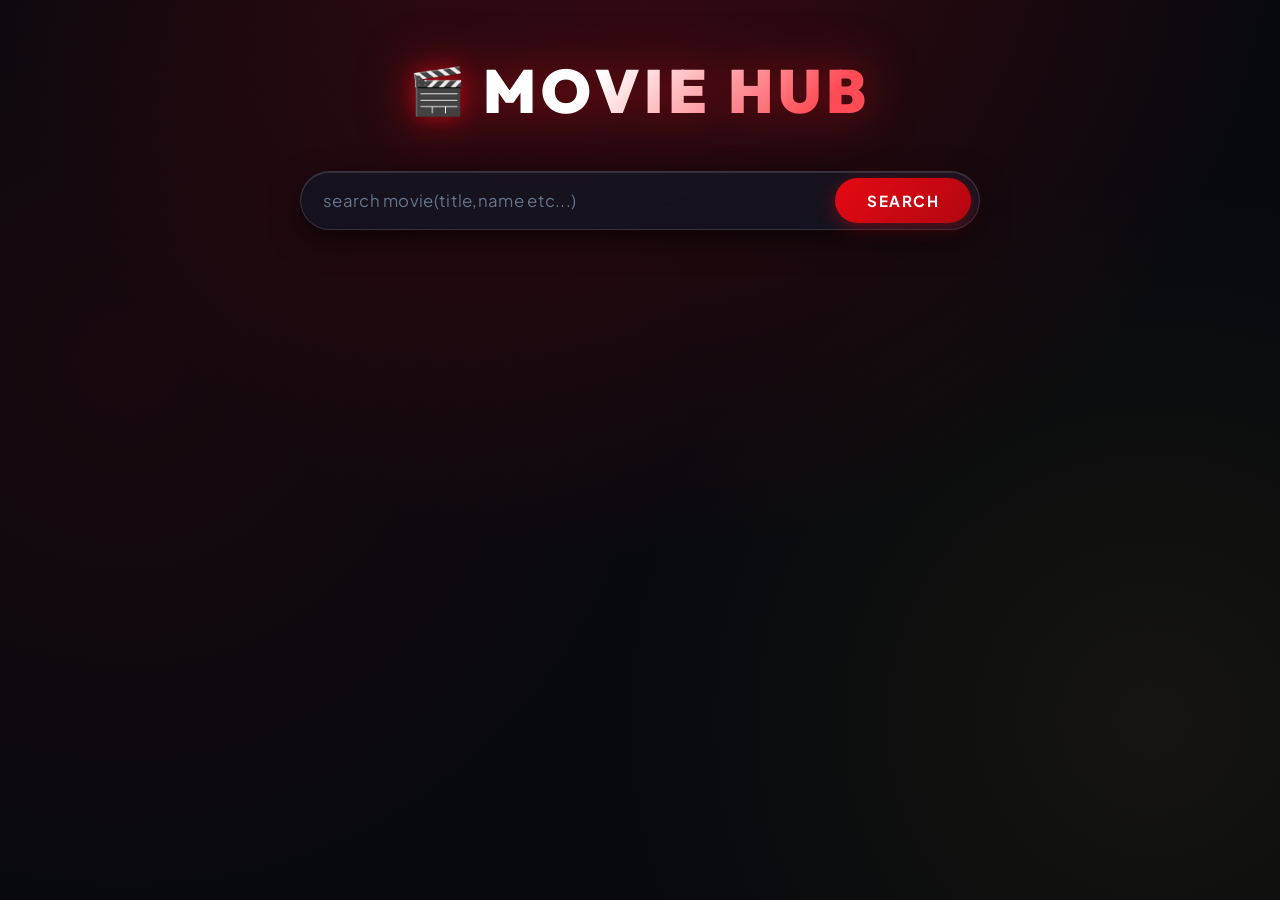
==== index.html @ 2461f73b "movie hub" ====
<!DOCTYPE html>
<html lang="en">

<head>
    <meta charset="UTF-8">
    <meta name="viewport" content="width=device-width, initial-scale=1.0">
    <title>Movie HUB</title>
    <link rel="stylesheet" href="index.css">
</head>

<body>

    <h1>movie hub</h1>
    <div>
        <form id="movieForm">
            <input id="movieInput" type="text" placeholder="search movie(title,name etc...)">
            <button> search</button>
        </form>
    </div>
    <!-- "Search": [
        {
            "Title": "Shershaah",
            "Year": "2021",
            "imdbID": "tt10295212",
            "Type": "movie",
            "Poster": "https://m.media-amazon.com/images/M/MV5BZTAzNzg0OGUtZmY1My00Y2VmLTk2YzYtNDU3MjlmNzU5ZjE3XkEyXkFqcGc@._V1_QL75_UY562_CR21,0,380,562_.jpg"
        } -->
    <div id="movieHub">
        <!-- <div>
            <div>
               
                <img src="https://m.media-amazon.com/images/M/MV5BZTAzNzg0OGUtZmY1My00Y2VmLTk2YzYtNDU3MjlmNzU5ZjE3XkEyXkFqcGc@._V1_QL75_UY562_CR21,0,380,562_.jpg"> 
            <p> Shershaah</p>
            <p>2021</p>
        </div>
            </div> -->
          <script src="movie-details.js"></script>
        <script src="index.js"></script>
      
</body>

</html>
---- index.css ----
/* ==========================================================================
   MOVIE HUB - PREMIUM CINEMATIC DESIGN SYSTEM
   ========================================================================== */

@import url('https://fonts.googleapis.com/css2?family=Bebas+Neue&family=Outfit:wght@400;500;600;700;800;900&family=Plus+Jakarta+Sans:wght@300;400;500;600;700;800&display=swap');

:root {
  /* Color Palette */
  --bg-dark: #07090e;
  --bg-surface: #0e121a;
  --bg-card: #131824;
  --bg-card-hover: #1a2133;
  --primary-red: #e50914;
  --primary-red-hover: #ff1e27;
  --primary-red-glow: rgba(229, 9, 20, 0.45);
  --accent-gold: #f5c518;
  --accent-gold-glow: rgba(245, 197, 24, 0.35);

  /* Typography Colors */
  --text-pure: #ffffff;
  --text-primary: #e6edf3;
  --text-secondary: #94a3b8;
  --text-muted: #64748b;

  /* Glassmorphism & Borders */
  --border-subtle: rgba(255, 255, 255, 0.08);
  --border-glass: rgba(255, 255, 255, 0.14);
  --border-active: rgba(229, 9, 20, 0.6);
  --glass-bg: rgba(18, 24, 38, 0.7);

  /* Elevation & Shadows */
  --shadow-sm: 0 4px 12px rgba(0, 0, 0, 0.4);
  --shadow-md: 0 10px 30px rgba(0, 0, 0, 0.6);
  --shadow-glow: 0 12px 35px rgba(229, 9, 20, 0.28);
  --shadow-gold-glow: 0 6px 20px rgba(245, 197, 24, 0.25);

  /* Fonts */
  --font-heading: 'Outfit', 'Bebas Neue', sans-serif;
  --font-body: 'Plus Jakarta Sans', system-ui, -apple-system, sans-serif;

  /* Transitions */
  --transition-fast: 0.2s cubic-bezier(0.4, 0, 0.2, 1);
  --transition-smooth: 0.35s cubic-bezier(0.16, 1, 0.3, 1);
}

/* ==========================================================================
   RESET & GLOBAL BASE
   ========================================================================== */
*, *::before, *::after {
  box-sizing: border-box;
  margin: 0;
  padding: 0;
}

html {
  scroll-behavior: smooth;
  color-scheme: dark;
}

body {
  background-color: var(--bg-dark);
  background-image: 
    radial-gradient(circle at 50% -10%, rgba(229, 9, 20, 0.22) 0%, transparent 55%),
    radial-gradient(circle at 90% 80%, rgba(245, 197, 24, 0.06) 0%, transparent 40%),
    radial-gradient(circle at 10% 40%, rgba(229, 9, 20, 0.08) 0%, transparent 45%);
  background-attachment: fixed;
  color: var(--text-primary);
  font-family: var(--font-body);
  line-height: 1.6;
  min-height: 100vh;
  padding: 32px 20px 60px;
  -webkit-font-smoothing: antialiased;
  -moz-osx-font-smoothing: grayscale;
}

/* Text Selection */
::selection {
  background: var(--primary-red);
  color: #ffffff;
}

/* Custom Scrollbar */
::-webkit-scrollbar {
  width: 10px;
}
::-webkit-scrollbar-track {
  background: #090c12;
}
::-webkit-scrollbar-thumb {
  background: #232b3d;
  border-radius: 5px;
}
::-webkit-scrollbar-thumb:hover {
  background: var(--primary-red);
}

/* ==========================================================================
   HEADER / BRAND LOGO
   ========================================================================== */
h1 {
  font-family: var(--font-heading);
  text-align: center;
  text-transform: uppercase;
  letter-spacing: 5px;
  font-size: clamp(2.4rem, 6vw, 3.8rem);
  font-weight: 900;
  margin: 10px auto 32px;
  background: linear-gradient(135deg, #ffffff 40%, #ff4b55 85%);
  -webkit-background-clip: text;
  -webkit-text-fill-color: transparent;
  filter: drop-shadow(0 0 25px rgba(229, 9, 20, 0.55));
  position: relative;
  width: fit-content;
  display: flex;
  align-items: center;
  justify-content: center;
  gap: 12px;
  cursor: default;
  transition: filter var(--transition-smooth);
}

h1:hover {
  filter: drop-shadow(0 0 35px rgba(229, 9, 20, 0.8));
}

/* Film reel icon beside title */
h1::before {
  content: "🎬";
  font-size: 0.75em;
  -webkit-text-fill-color: initial;
  filter: drop-shadow(0 0 10px rgba(229, 9, 20, 0.6));
  animation: floatReel 3s ease-in-out infinite alternate;
}

@keyframes floatReel {
  0% { transform: translateY(0) rotate(0deg); }
  100% { transform: translateY(-4px) rotate(8deg); }
}

/* ==========================================================================
   SEARCH FORM
   ========================================================================== */
#movieForm {
  display: flex;
  align-items: center;
  max-width: 680px;
  margin: 0 auto 48px;
  padding: 6px 8px 6px 22px;
  background: var(--glass-bg);
  backdrop-filter: blur(20px);
  -webkit-backdrop-filter: blur(20px);
  border: 1px solid var(--border-glass);
  border-radius: 50px;
  box-shadow: var(--shadow-md), inset 0 1px 0 rgba(255, 255, 255, 0.12);
  transition: all var(--transition-smooth);
  position: relative;
}

#movieForm:focus-within {
  border-color: var(--border-active);
  box-shadow: 0 12px 40px rgba(229, 9, 20, 0.3), inset 0 1px 0 rgba(255, 255, 255, 0.2);
  transform: translateY(-2px);
}

#movieInput {
  flex: 1;
  border: none;
  background: transparent;
  color: var(--text-pure);
  font-family: var(--font-body);
  font-size: 1.05rem;
  font-weight: 500;
  outline: none;
  padding: 12px 10px 12px 0;
  letter-spacing: 0.3px;
}

#movieInput::placeholder {
  color: var(--text-muted);
  font-weight: 400;
}

button {
  background: linear-gradient(135deg, var(--primary-red) 0%, #b20710 100%);
  color: #ffffff;
  border: none;
  border-radius: 50px;
  padding: 13px 32px;
  font-family: var(--font-body);
  font-size: 0.95rem;
  font-weight: 700;
  text-transform: uppercase;
  letter-spacing: 1.5px;
  cursor: pointer;
  box-shadow: 0 4px 18px rgba(229, 9, 20, 0.4);
  transition: all var(--transition-fast);
  white-space: nowrap;
  display: inline-flex;
  align-items: center;
  justify-content: center;
  gap: 8px;
}

button:hover {
  background: linear-gradient(135deg, var(--primary-red-hover) 0%, var(--primary-red) 100%);
  transform: translateY(-2px) scale(1.02);
  box-shadow: 0 8px 25px rgba(229, 9, 20, 0.65);
}

button:active {
  transform: translateY(1px) scale(0.98);
}

/* ==========================================================================
   SEARCH RESULTS GRID (#movieHub)
   ========================================================================== */
#movieHub {
  display: grid;
  grid-template-columns: repeat(auto-fill, minmax(210px, 1fr));
  gap: 30px 24px;
  max-width: 1280px;
  margin: 0 auto;
  min-height: 200px;
  animation: gridFadeIn 0.6s ease-out;
}

@keyframes gridFadeIn {
  from { opacity: 0; transform: translateY(16px); }
  to { opacity: 1; transform: translateY(0); }
}

/* Error message e.g. "Movie not found!" */
#movieHub > p {
  grid-column: 1 / -1;
  text-align: center;
  color: #ff525d;
  font-size: 1.25rem;
  font-weight: 600;
  padding: 40px 20px;
  background: rgba(229, 9, 20, 0.08);
  border: 1px dashed rgba(229, 9, 20, 0.35);
  border-radius: 16px;
  margin: 20px auto;
  max-width: 520px;
  box-shadow: var(--shadow-sm);
  display: flex;
  align-items: center;
  justify-content: center;
  gap: 12px;
}

#movieHub > p::before {
  content: "⚠️";
  font-size: 1.4rem;
}

/* ==========================================================================
   MOVIE CARD (.movie-card)
   ========================================================================== */
.movie-card {
  background: var(--bg-card);
  border: 1px solid var(--border-subtle);
  border-radius: 16px;
  overflow: hidden;
  cursor: pointer;
  position: relative;
  display: flex;
  flex-direction: column;
  transition: transform var(--transition-smooth), 
              border-color var(--transition-smooth), 
              box-shadow var(--transition-smooth);
  box-shadow: var(--shadow-sm);
}

.movie-card:hover {
  transform: translateY(-10px) scale(1.02);
  border-color: var(--border-active);
  box-shadow: var(--shadow-glow), 0 20px 40px rgba(0, 0, 0, 0.7);
}

/* Image container */
.movie-card img {
  display: block;
  width: 100%;
  aspect-ratio: 2 / 3;
  object-fit: cover;
  background: #151a24;
  transition: transform 0.5s cubic-bezier(0.2, 0.8, 0.2, 1);
}

.movie-card:hover img {
  transform: scale(1.06);
}

/* Card details container */
.movie-card > div,
.movie-card > div > div {
  display: flex;
  flex-direction: column;
  flex: 1;
}

.movie-card p {
  padding: 0 16px;
}

/* Movie Title */
.movie-card p:first-of-type {
  color: var(--text-pure);
  font-family: var(--font-heading);
  font-weight: 700;
  font-size: 1.15rem;
  letter-spacing: 0.3px;
  margin-top: 14px;
  line-height: 1.35;
  display: -webkit-box;
  -webkit-line-clamp: 2;
  -webkit-box-orient: vertical;
  overflow: hidden;
  transition: color var(--transition-fast);
}

.movie-card:hover p:first-of-type {
  color: var(--primary-red-hover);
}

/* Release Year Badge */
.movie-card p:last-of-type {
  color: var(--accent-gold);
  font-weight: 700;
  font-size: 0.88rem;
  padding-bottom: 16px;
  margin-top: 6px;
  display: flex;
  align-items: center;
  gap: 6px;
}

.movie-card p:last-of-type::before {
  content: "📅";
  font-size: 0.82rem;
  opacity: 0.85;
}

/* Overlay gradient at bottom of card */
.movie-card::after {
  content: "";
  position: absolute;
  inset: 0;
  background: linear-gradient(180deg, transparent 65%, rgba(7, 9, 14, 0.95) 100%);
  pointer-events: none;
  opacity: 0.8;
  transition: opacity var(--transition-fast);
}

.movie-card:hover::after {
  opacity: 0.4;
}

/* ==========================================================================
   ANIMATED LOADER
   ========================================================================== */
.loader {
  grid-column: 1 / -1;
  justify-self: center;
  align-self: center;
  margin: 60px auto;
  width: fit-content;
  font-size: 42px;
  font-family: var(--font-heading);
  font-weight: 800;
  text-transform: uppercase;
  letter-spacing: 4px;
  color: transparent;
  -webkit-text-stroke: 1.5px var(--primary-red);
  background:
    radial-gradient(0.71em at 50% 1em, var(--primary-red) 99%, transparent 101%) calc(50% - 1em) 1em/2em 200% repeat-x text,
    radial-gradient(0.71em at 50% -0.5em, transparent 99%, var(--primary-red) 101%) 50% 1.5em/2em 200% repeat-x text;
  animation:
    l10-0 0.8s linear infinite alternate,
    l10-1 4s linear infinite;
  filter: drop-shadow(0 0 15px rgba(229, 9, 20, 0.6));
}

.loader::before {
  content: "Searching Cinema";
}

@keyframes l10-0 {
  to { background-position-x: 50%, calc(50% + 1em); }
}

@keyframes l10-1 {
  to { background-position-y: -0.5em, 0; }
}

/* ==========================================================================
   MOVIE DETAILS PAGE (#movieDetails)
   ========================================================================== */
#movieDetails {
  display: grid;
  grid-template-columns: 340px 1fr;
  column-gap: 46px;
  row-gap: 24px;
  max-width: 1080px;
  margin: 0 auto;
  background: var(--glass-bg);
  backdrop-filter: blur(24px);
  -webkit-backdrop-filter: blur(24px);
  border: 1px solid var(--border-glass);
  border-radius: 24px;
  padding: 44px;
  box-shadow: var(--shadow-md), 0 0 40px rgba(229, 9, 20, 0.2);
  position: relative;
  animation: detailsFadeUp 0.6s cubic-bezier(0.16, 1, 0.3, 1) both;
}

@keyframes detailsFadeUp {
  from {
    opacity: 0;
    transform: translateY(24px) scale(0.98);
  }
  to {
    opacity: 1;
    transform: translateY(0) scale(1);
  }
}

/* Poster: Left column, spans all rows */
#movieDetails > div:nth-child(1) {
  grid-column: 1;
  grid-row: 1 / span 8;
  position: sticky;
  top: 30px;
}

#movieDetails > div:nth-child(1) img {
  width: 100%;
  border-radius: 16px;
  border: 2px solid rgba(229, 9, 20, 0.45);
  box-shadow: 0 16px 36px rgba(0, 0, 0, 0.65), 0 0 25px rgba(229, 9, 20, 0.25);
  display: block;
  object-fit: cover;
  transition: transform var(--transition-smooth), box-shadow var(--transition-smooth);
}

#movieDetails > div:nth-child(1) img:hover {
  transform: scale(1.02);
  box-shadow: 0 20px 45px rgba(0, 0, 0, 0.8), 0 0 35px rgba(229, 9, 20, 0.4);
}

/* Right column items */
#movieDetails > div:not(:nth-child(1)) {
  grid-column: 2;
}

/* Movie Title */
#movieDetails h2 {
  font-family: var(--font-heading);
  color: var(--text-pure);
  font-size: clamp(2rem, 4.5vw, 3rem);
  font-weight: 800;
  letter-spacing: 0.5px;
  line-height: 1.15;
  margin-bottom: 12px;
  background: linear-gradient(135deg, #ffffff 60%, var(--primary-red) 100%);
  -webkit-background-clip: text;
  -webkit-text-fill-color: transparent;
  filter: drop-shadow(0 2px 10px rgba(0, 0, 0, 0.5));
}

/* Released / Rated / Runtime / Rating chips */
#movieDetails > div:nth-child(2) section {
  display: flex;
  flex-wrap: wrap;
  gap: 12px;
  margin-top: 8px;
}

#movieDetails > div:nth-child(2) section p {
  background: rgba(245, 197, 24, 0.1);
  border: 1px solid rgba(245, 197, 24, 0.35);
  color: var(--accent-gold);
  border-radius: 50px;
  padding: 5px 16px;
  font-size: 0.92rem;
  font-weight: 700;
  letter-spacing: 0.4px;
  display: inline-flex;
  align-items: center;
  gap: 6px;
  box-shadow: 0 2px 8px rgba(0, 0, 0, 0.3);
  transition: all var(--transition-fast);
}

#movieDetails > div:nth-child(2) section p:hover {
  background: rgba(245, 197, 24, 0.2);
  border-color: var(--accent-gold);
  transform: translateY(-2px);
  box-shadow: var(--shadow-gold-glow);
}

/* Plot Review Box */
#movieDetails > div:nth-child(3) {
  background: rgba(255, 255, 255, 0.03);
  border-left: 4px solid var(--primary-red);
  border-radius: 0 14px 14px 0;
  padding: 18px 22px;
  margin: 8px 0;
  box-shadow: inset 0 0 20px rgba(0, 0, 0, 0.2);
}

#movieDetails > div:nth-child(3) > p:first-child {
  color: var(--accent-gold);
  text-transform: uppercase;
  letter-spacing: 2px;
  font-size: 0.82rem;
  font-weight: 800;
  margin-bottom: 8px;
  display: flex;
  align-items: center;
  gap: 6px;
}

#movieDetails > div:nth-child(3) > p:first-child::before {
  content: "📖";
  font-size: 0.9rem;
}

#movieDetails > div:nth-child(3) > p:last-child {
  color: #cbd5e1;
  font-size: 1.05rem;
  line-height: 1.75;
}

/* Info Labels (Director, Writer, Actors, Language, Country) */
#movieDetails section p:first-child {
  color: var(--accent-gold);
  text-transform: uppercase;
  letter-spacing: 1.5px;
  font-size: 0.8rem;
  font-weight: 800;
  margin-bottom: 4px;
}

#movieDetails section p:last-child {
  color: var(--text-pure);
  font-size: 1.02rem;
  font-weight: 500;
  line-height: 1.5;
}

/* Director + Writer side by side */
#movieDetails > div:nth-child(4) {
  display: grid;
  grid-template-columns: repeat(auto-fit, minmax(200px, 1fr));
  gap: 20px;
  background: rgba(255, 255, 255, 0.02);
  border: 1px solid var(--border-subtle);
  border-radius: 12px;
  padding: 14px 18px;
}

/* Actors / Cast block */
#movieDetails > div:nth-child(5) {
  background: rgba(255, 255, 255, 0.02);
  border: 1px solid var(--border-subtle);
  border-radius: 12px;
  padding: 14px 18px;
}

/* Language and Country side by side */
#movieDetails > div:nth-child(6),
#movieDetails > div:nth-child(7) {
  display: inline-block;
  background: rgba(255, 255, 255, 0.02);
  border: 1px solid var(--border-subtle);
  border-radius: 12px;
  padding: 12px 18px;
  margin-right: 12px;
  min-width: 180px;
}

/* IMDb Action Button Container */
#movieDetails > div:nth-child(8),
#movieDetails > div:last-child {
  margin-top: 14px;
}

#movieDetails button {
  background: linear-gradient(135deg, #f5c518 0%, #e2b616 100%);
  border-radius: 50px;
  padding: 0;
  box-shadow: 0 6px 20px rgba(245, 197, 24, 0.35);
  transition: all var(--transition-fast);
}

#movieDetails button:hover {
  background: linear-gradient(135deg, #ffd83b 0%, #f5c518 100%);
  transform: translateY(-3px) scale(1.02);
  box-shadow: 0 10px 28px rgba(245, 197, 24, 0.55);
}

#movieDetails button a {
  display: inline-flex;
  align-items: center;
  justify-content: center;
  gap: 10px;
  padding: 14px 34px;
  color: #000000;
  font-weight: 800;
  font-size: 1rem;
  letter-spacing: 0.6px;
  text-decoration: none;
}

#movieDetails button a::after {
  content: "↗";
  font-size: 1.1rem;
  font-weight: bold;
}

/* ==========================================================================
   RESPONSIVE DESIGN (TABLETS & MOBILE)
   ========================================================================== */
@media (max-width: 860px) {
  #movieDetails {
    grid-template-columns: 1fr;
    padding: 28px 22px;
    gap: 20px;
  }

  #movieDetails > div:nth-child(1) {
    grid-column: 1;
    grid-row: auto;
    position: static;
  }

  #movieDetails > div:nth-child(1) img {
    max-width: 280px;
    margin: 0 auto 10px;
  }

  #movieDetails > div:not(:nth-child(1)) {
    grid-column: 1;
  }

  #movieDetails > div:nth-child(6),
  #movieDetails > div:nth-child(7) {
    display: block;
    margin-right: 0;
    margin-bottom: 12px;
    width: 100%;
  }

  #movieDetails h2 {
    text-align: center;
  }

  #movieDetails > div:nth-child(2) section {
    justify-content: center;
  }

  #movieDetails > div:last-child {
    text-align: center;
  }
}

@media (max-width: 580px) {
  body {
    padding: 20px 14px 40px;
  }

  h1 {
    font-size: 2.1rem;
    letter-spacing: 3px;
  }

  #movieForm {
    flex-direction: column;
    padding: 8px 12px;
    border-radius: 20px;
    gap: 10px;
  }

  #movieInput {
    width: 100%;
    text-align: center;
    padding: 10px 4px;
  }

  button {
    width: 100%;
    border-radius: 14px;
    padding: 12px 20px;
  }

  #movieHub {
    grid-template-columns: repeat(auto-fill, minmax(160px, 1fr));
    gap: 20px 16px;
  }

  .movie-card p {
    padding: 0 12px;
  }

  .movie-card p:first-of-type {
    font-size: 1rem;
  }

  #movieDetails {
    padding: 20px 16px;
    border-radius: 18px;
  }

  #movieDetails button {
    width: 100%;
  }

  #movieDetails button a {
    width: 100%;
  }
}
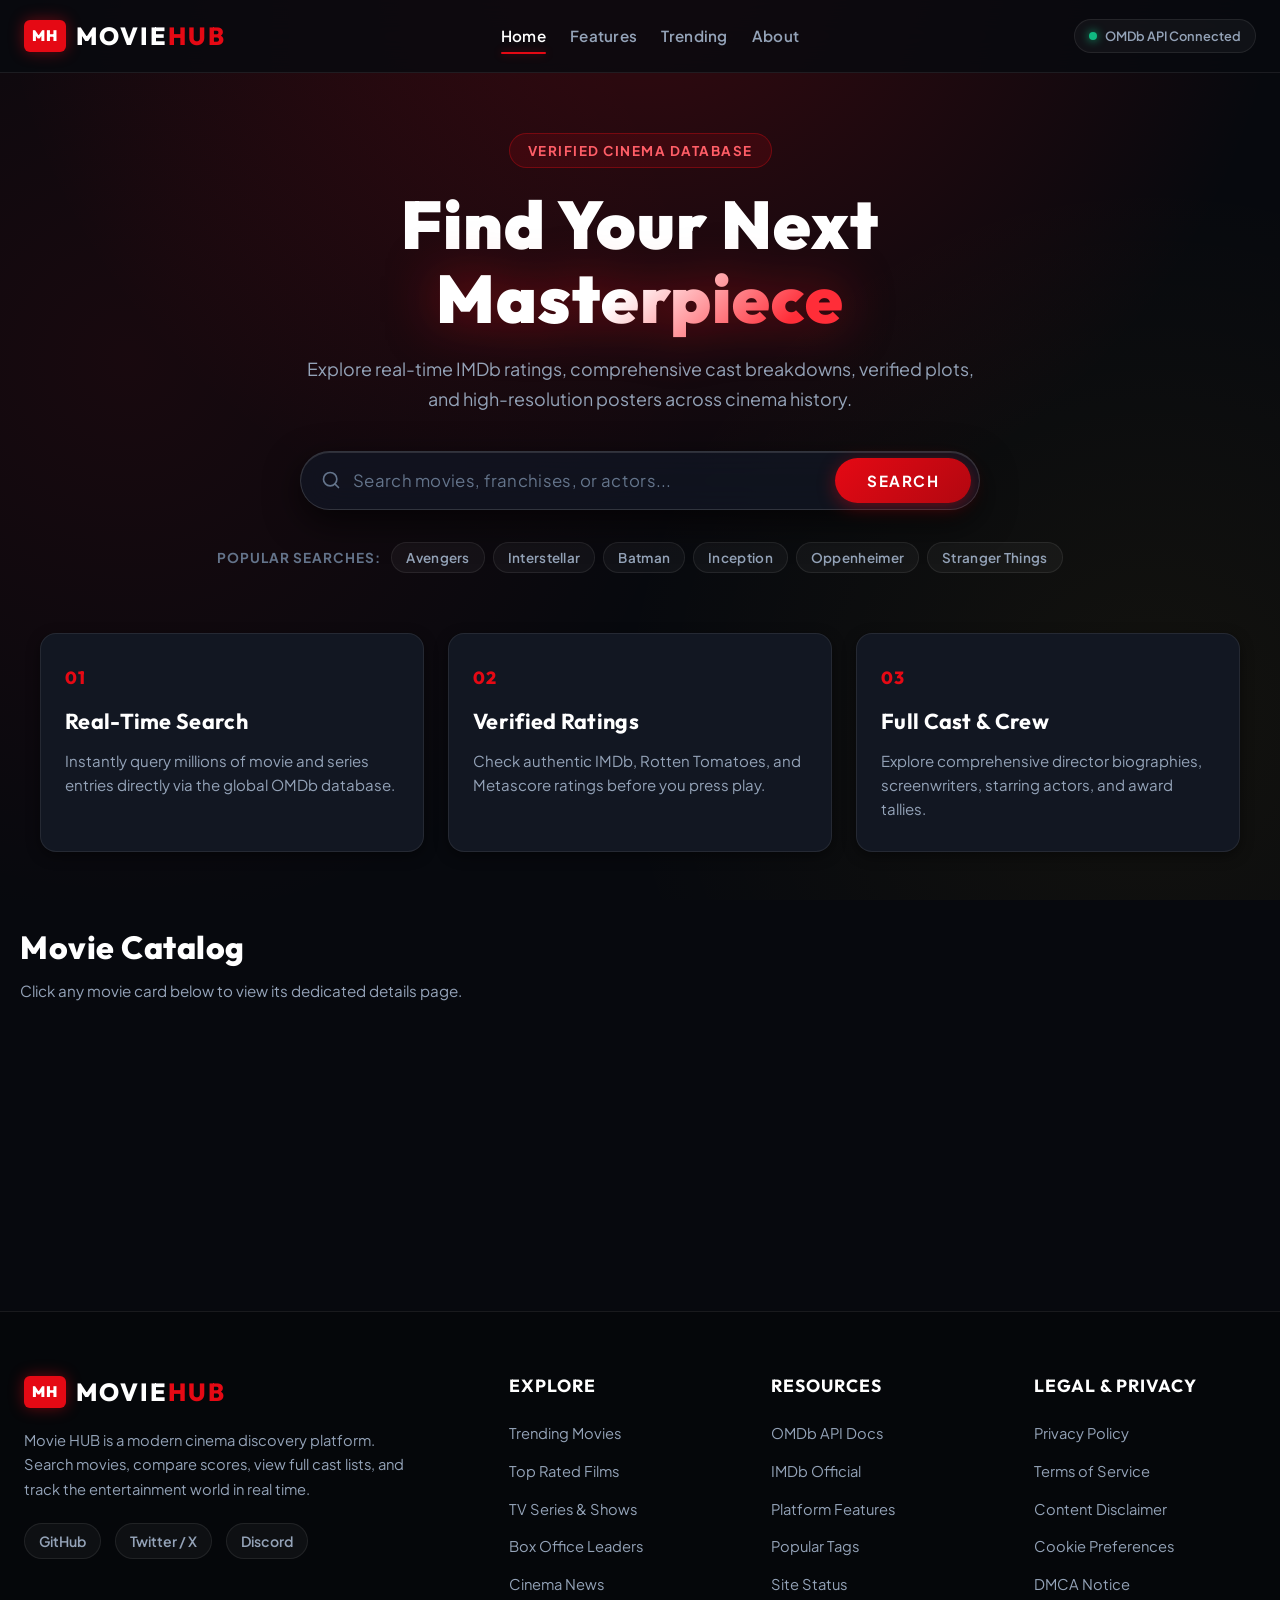
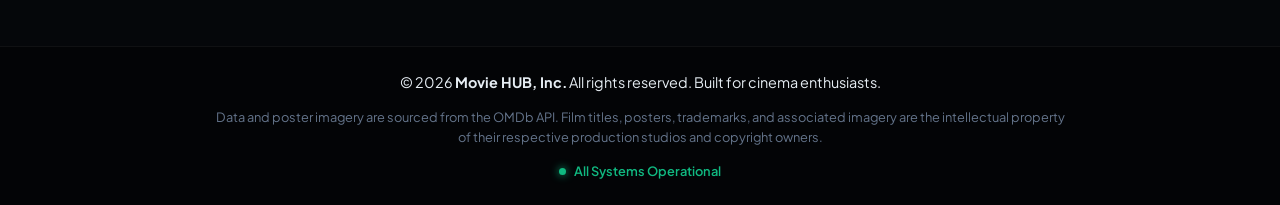
==== commit ac1a1120: "movie hub" ====
--- a/index.html
+++ b/index.html
@@ -4,39 +4,194 @@
 <head>
     <meta charset="UTF-8">
     <meta name="viewport" content="width=device-width, initial-scale=1.0">
-    <title>Movie HUB</title>
+    <title>Movie HUB - Discover & Explore Movies</title>
+    <meta name="description" content="Discover movies, TV shows, real-time IMDb ratings, cast details and high-resolution posters with Movie HUB.">
+    <!-- Google Fonts -->
+    <link rel="preconnect" href="https://fonts.googleapis.com">
+    <link rel="preconnect" href="https://fonts.gstatic.com" crossorigin>
+    <link href="https://fonts.googleapis.com/css2?family=Bebas+Neue&family=Outfit:wght@400;500;600;700;800;900&family=Plus+Jakarta+Sans:wght@300;400;500;600;700;800&display=swap" rel="stylesheet">
     <link rel="stylesheet" href="index.css">
 </head>
 
 <body>
 
-    <h1>movie hub</h1>
-    <div>
-        <form id="movieForm">
-            <input id="movieInput" type="text" placeholder="search movie(title,name etc...)">
-            <button> search</button>
-        </form>
-    </div>
-    <!-- "Search": [
-        {
-            "Title": "Shershaah",
-            "Year": "2021",
-            "imdbID": "tt10295212",
-            "Type": "movie",
-            "Poster": "https://m.media-amazon.com/images/M/MV5BZTAzNzg0OGUtZmY1My00Y2VmLTk2YzYtNDU3MjlmNzU5ZjE3XkEyXkFqcGc@._V1_QL75_UY562_CR21,0,380,562_.jpg"
-        } -->
-    <div id="movieHub">
-        <!-- <div>
-            <div>
-               
-                <img src="https://m.media-amazon.com/images/M/MV5BZTAzNzg0OGUtZmY1My00Y2VmLTk2YzYtNDU3MjlmNzU5ZjE3XkEyXkFqcGc@._V1_QL75_UY562_CR21,0,380,562_.jpg"> 
-            <p> Shershaah</p>
-            <p>2021</p>
+    <!-- =================================================================
+         TOP NAVIGATION BAR
+         ================================================================= -->
+    <header class="site-header">
+        <div class="nav-container">
+            <a href="index.html" class="brand-logo">
+                <span class="brand-logo-badge">MH</span>
+                <span class="brand-name">MOVIE<span class="brand-accent">HUB</span></span>
+            </a>
+
+            <nav class="nav-links">
+                <a href="index.html" class="nav-link active">Home</a>
+                <a href="#features" class="nav-link">Features</a>
+                <a href="#quickPicks" class="nav-link">Trending</a>
+                <a href="#about" class="nav-link">About</a>
+            </nav>
+
+            <div class="nav-actions">
+                <span class="api-status-badge">
+                    <span class="status-pulse"></span>
+                    OMDb API Connected
+                </span>
+            </div>
         </div>
-            </div> -->
-          <script src="movie-details.js"></script>
-        <script src="index.js"></script>
-      
+    </header>
+
+    <!-- =================================================================
+         MAIN CONTENT AREA
+         ================================================================= -->
+    <main class="page-content">
+
+        <!-- Hero Section -->
+        <section class="hero-section">
+            <div class="hero-badge">Verified Cinema Database</div>
+            <h1 class="hero-headline">Find Your Next <span class="gradient-accent">Masterpiece</span></h1>
+            <p class="hero-description">
+                Explore real-time IMDb ratings, comprehensive cast breakdowns, verified plots, and high-resolution posters across cinema history.
+            </p>
+
+            <!-- Search Form (Required for index.js) -->
+            <form id="movieForm" class="search-bar">
+                <div class="search-input-box">
+                    <svg class="input-svg-icon" viewBox="0 0 24 24" width="20" height="20" fill="none" stroke="currentColor" stroke-width="2" stroke-linecap="round" stroke-linejoin="round">
+                        <circle cx="11" cy="11" r="8"></circle>
+                        <line x1="21" y1="21" x2="16.65" y2="16.65"></line>
+                    </svg>
+                    <input id="movieInput" type="text" placeholder="Search movies, franchises, or actors..." autocomplete="off">
+                </div>
+                <button type="submit" class="search-submit-btn">Search</button>
+            </form>
+
+            <!-- Quick Suggestions (Fills input and submits without modifying JS) -->
+            <div class="trending-chips" id="quickPicks">
+                <span class="chips-label">Popular searches:</span>
+                <div class="chips-group">
+                    <button type="button" class="chip-btn" onclick="document.getElementById('movieInput').value='Avengers'; document.getElementById('movieForm').dispatchEvent(new Event('submit'));">Avengers</button>
+                    <button type="button" class="chip-btn" onclick="document.getElementById('movieInput').value='Interstellar'; document.getElementById('movieForm').dispatchEvent(new Event('submit'));">Interstellar</button>
+                    <button type="button" class="chip-btn" onclick="document.getElementById('movieInput').value='Batman'; document.getElementById('movieForm').dispatchEvent(new Event('submit'));">Batman</button>
+                    <button type="button" class="chip-btn" onclick="document.getElementById('movieInput').value='Inception'; document.getElementById('movieForm').dispatchEvent(new Event('submit'));">Inception</button>
+                    <button type="button" class="chip-btn" onclick="document.getElementById('movieInput').value='Oppenheimer'; document.getElementById('movieForm').dispatchEvent(new Event('submit'));">Oppenheimer</button>
+                    <button type="button" class="chip-btn" onclick="document.getElementById('movieInput').value='Stranger Things'; document.getElementById('movieForm').dispatchEvent(new Event('submit'));">Stranger Things</button>
+                </div>
+            </div>
+        </section>
+
+        <!-- Feature Highlights (Real Website Section) -->
+        <section class="features-section" id="features">
+            <div class="feature-card">
+                <div class="feature-tag">01</div>
+                <h3 class="feature-title">Real-Time Search</h3>
+                <p class="feature-desc">Instantly query millions of movie and series entries directly via the global OMDb database.</p>
+            </div>
+            <div class="feature-card">
+                <div class="feature-tag">02</div>
+                <h3 class="feature-title">Verified Ratings</h3>
+                <p class="feature-desc">Check authentic IMDb, Rotten Tomatoes, and Metascore ratings before you press play.</p>
+            </div>
+            <div class="feature-card">
+                <div class="feature-tag">03</div>
+                <h3 class="feature-title">Full Cast & Crew</h3>
+                <p class="feature-desc">Explore comprehensive director biographies, screenwriters, starring actors, and award tallies.</p>
+            </div>
+        </section>
+
+        <!-- Search Results Grid Section -->
+        <section class="results-container">
+            <div class="results-header">
+                <h2 class="section-title">Movie Catalog</h2>
+                <p class="section-subtitle">Click any movie card below to view its dedicated details page.</p>
+            </div>
+
+            <!-- Movie Hub Grid (Required for index.js) -->
+            <div id="movieHub" class="catalog-grid">
+                <!-- Movie cards or loader injected dynamically by index.js -->
+            </div>
+        </section>
+
+    </main>
+
+    <!-- =================================================================
+         REAL PRODUCTION FOOTER
+         ================================================================= -->
+    <footer class="site-footer" id="about">
+        <div class="footer-top-container">
+            <!-- Brand & Mission Column -->
+            <div class="footer-column brand-column">
+                <div class="brand-logo footer-logo">
+                    <span class="brand-logo-badge">MH</span>
+                    <span class="brand-name">MOVIE<span class="brand-accent">HUB</span></span>
+                </div>
+                <p class="footer-bio">
+                    Movie HUB is a modern cinema discovery platform. Search movies, compare scores, view full cast lists, and track the entertainment world in real time.
+                </p>
+                <div class="social-links">
+                    <a href="https://github.com" target="_blank" rel="noopener noreferrer" class="social-icon">GitHub</a>
+                    <a href="https://twitter.com" target="_blank" rel="noopener noreferrer" class="social-icon">Twitter / X</a>
+                    <a href="https://discord.com" target="_blank" rel="noopener noreferrer" class="social-icon">Discord</a>
+                </div>
+            </div>
+
+            <!-- Column 1: Explore -->
+            <div class="footer-column">
+                <h4 class="footer-heading">Explore</h4>
+                <ul class="footer-nav">
+                    <li><a href="index.html">Trending Movies</a></li>
+                    <li><a href="index.html">Top Rated Films</a></li>
+                    <li><a href="index.html">TV Series & Shows</a></li>
+                    <li><a href="index.html">Box Office Leaders</a></li>
+                    <li><a href="index.html">Cinema News</a></li>
+                </ul>
+            </div>
+
+            <!-- Column 2: Resources -->
+            <div class="footer-column">
+                <h4 class="footer-heading">Resources</h4>
+                <ul class="footer-nav">
+                    <li><a href="https://www.omdbapi.com/" target="_blank" rel="noopener noreferrer">OMDb API Docs</a></li>
+                    <li><a href="https://www.imdb.com/" target="_blank" rel="noopener noreferrer">IMDb Official</a></li>
+                    <li><a href="#features">Platform Features</a></li>
+                    <li><a href="#quickPicks">Popular Tags</a></li>
+                    <li><a href="index.html">Site Status</a></li>
+                </ul>
+            </div>
+
+            <!-- Column 3: Legal & Privacy -->
+            <div class="footer-column">
+                <h4 class="footer-heading">Legal & Privacy</h4>
+                <ul class="footer-nav">
+                    <li><a href="#">Privacy Policy</a></li>
+                    <li><a href="#">Terms of Service</a></li>
+                    <li><a href="#">Content Disclaimer</a></li>
+                    <li><a href="#">Cookie Preferences</a></li>
+                    <li><a href="#">DMCA Notice</a></li>
+                </ul>
+            </div>
+        </div>
+
+        <!-- Copyright & Disclaimers Bar -->
+        <div class="footer-bottom-bar">
+            <div class="bottom-container">
+                <p class="copyright-text">
+                    &copy; 2026 <strong>Movie HUB, Inc.</strong> All rights reserved. Built for cinema enthusiasts.
+                </p>
+                <p class="disclaimer-text">
+                    Data and poster imagery are sourced from the OMDb API. Film titles, posters, trademarks, and associated imagery are the intellectual property of their respective production studios and copyright owners.
+                </p>
+                <div class="status-indicator">
+                    <span class="live-dot"></span>
+                    <span>All Systems Operational</span>
+                </div>
+            </div>
+        </div>
+    </footer>
+
+    <!-- Script located cleanly at the bottom of the body -->
+    <script src="index.js"></script>
+
 </body>
 
-</html>+</html>
--- a/index.css
+++ b/index.css
@@ -1,44 +1,41 @@
 /* ==========================================================================
-   MOVIE HUB - PREMIUM CINEMATIC DESIGN SYSTEM
+   MOVIE HUB - CINEMATIC PRODUCTION DESIGN SYSTEM
+   Strict Rule: No Emojis in any file.
    ========================================================================== */
 
 @import url('https://fonts.googleapis.com/css2?family=Bebas+Neue&family=Outfit:wght@400;500;600;700;800;900&family=Plus+Jakarta+Sans:wght@300;400;500;600;700;800&display=swap');
 
 :root {
-  /* Color Palette */
+  /* Color System */
   --bg-dark: #07090e;
   --bg-surface: #0e121a;
-  --bg-card: #131824;
-  --bg-card-hover: #1a2133;
+  --bg-card: #121722;
+  --bg-card-hover: #19202f;
+  --bg-input: rgba(18, 24, 38, 0.7);
+
   --primary-red: #e50914;
   --primary-red-hover: #ff1e27;
   --primary-red-glow: rgba(229, 9, 20, 0.45);
   --accent-gold: #f5c518;
+  --accent-gold-hover: #ffdb4d;
   --accent-gold-glow: rgba(245, 197, 24, 0.35);
 
-  /* Typography Colors */
   --text-pure: #ffffff;
   --text-primary: #e6edf3;
   --text-secondary: #94a3b8;
   --text-muted: #64748b;
 
-  /* Glassmorphism & Borders */
   --border-subtle: rgba(255, 255, 255, 0.08);
   --border-glass: rgba(255, 255, 255, 0.14);
-  --border-active: rgba(229, 9, 20, 0.6);
-  --glass-bg: rgba(18, 24, 38, 0.7);
-
-  /* Elevation & Shadows */
-  --shadow-sm: 0 4px 12px rgba(0, 0, 0, 0.4);
-  --shadow-md: 0 10px 30px rgba(0, 0, 0, 0.6);
-  --shadow-glow: 0 12px 35px rgba(229, 9, 20, 0.28);
-  --shadow-gold-glow: 0 6px 20px rgba(245, 197, 24, 0.25);
-
-  /* Fonts */
+  --border-active: rgba(229, 9, 20, 0.65);
+
+  --shadow-sm: 0 4px 14px rgba(0, 0, 0, 0.45);
+  --shadow-md: 0 12px 35px rgba(0, 0, 0, 0.65);
+  --shadow-glow: 0 14px 40px rgba(229, 9, 20, 0.32);
+
   --font-heading: 'Outfit', 'Bebas Neue', sans-serif;
   --font-body: 'Plus Jakarta Sans', system-ui, -apple-system, sans-serif;
 
-  /* Transitions */
   --transition-fast: 0.2s cubic-bezier(0.4, 0, 0.2, 1);
   --transition-smooth: 0.35s cubic-bezier(0.16, 1, 0.3, 1);
 }
@@ -61,33 +58,31 @@
   background-color: var(--bg-dark);
   background-image: 
     radial-gradient(circle at 50% -10%, rgba(229, 9, 20, 0.22) 0%, transparent 55%),
-    radial-gradient(circle at 90% 80%, rgba(245, 197, 24, 0.06) 0%, transparent 40%),
+    radial-gradient(circle at 90% 80%, rgba(245, 197, 24, 0.05) 0%, transparent 40%),
     radial-gradient(circle at 10% 40%, rgba(229, 9, 20, 0.08) 0%, transparent 45%);
   background-attachment: fixed;
   color: var(--text-primary);
   font-family: var(--font-body);
   line-height: 1.6;
   min-height: 100vh;
-  padding: 32px 20px 60px;
+  display: flex;
+  flex-direction: column;
   -webkit-font-smoothing: antialiased;
-  -moz-osx-font-smoothing: grayscale;
-}
-
-/* Text Selection */
+}
+
 ::selection {
   background: var(--primary-red);
   color: #ffffff;
 }
 
-/* Custom Scrollbar */
 ::-webkit-scrollbar {
   width: 10px;
 }
 ::-webkit-scrollbar-track {
-  background: #090c12;
+  background: #080a0f;
 }
 ::-webkit-scrollbar-thumb {
-  background: #232b3d;
+  background: #232a3a;
   border-radius: 5px;
 }
 ::-webkit-scrollbar-thumb:hover {
@@ -95,71 +90,271 @@
 }
 
 /* ==========================================================================
-   HEADER / BRAND LOGO
-   ========================================================================== */
-h1 {
+   SITE HEADER & NAVIGATION
+   ========================================================================== */
+.site-header {
+  position: sticky;
+  top: 0;
+  z-index: 100;
+  background: rgba(8, 10, 15, 0.82);
+  backdrop-filter: blur(20px);
+  -webkit-backdrop-filter: blur(20px);
+  border-bottom: 1px solid var(--border-subtle);
+  padding: 16px 24px;
+}
+
+.nav-container {
+  max-width: 1300px;
+  margin: 0 auto;
+  display: flex;
+  align-items: center;
+  justify-content: space-between;
+  gap: 20px;
+}
+
+.brand-logo {
+  display: inline-flex;
+  align-items: center;
+  gap: 10px;
+  text-decoration: none;
+  transition: transform var(--transition-fast);
+}
+
+.brand-logo:hover {
+  transform: scale(1.02);
+}
+
+.brand-logo-badge {
+  background: var(--primary-red);
+  color: #ffffff;
   font-family: var(--font-heading);
+  font-weight: 900;
+  font-size: 0.95rem;
+  letter-spacing: 1px;
+  padding: 4px 8px;
+  border-radius: 6px;
+  box-shadow: 0 0 15px var(--primary-red-glow);
+}
+
+.brand-name {
+  font-family: var(--font-heading);
+  font-size: 1.55rem;
+  font-weight: 800;
+  letter-spacing: 2px;
+  color: #ffffff;
+  text-transform: uppercase;
+}
+
+.brand-accent {
+  color: var(--primary-red);
+}
+
+.nav-links {
+  display: flex;
+  align-items: center;
+  gap: 24px;
+}
+
+.nav-link {
+  color: var(--text-secondary);
+  text-decoration: none;
+  font-size: 0.95rem;
+  font-weight: 600;
+  letter-spacing: 0.3px;
+  padding: 6px 0;
+  position: relative;
+  transition: color var(--transition-fast);
+}
+
+.nav-link:hover,
+.nav-link.active {
+  color: #ffffff;
+}
+
+.nav-link.active::after {
+  content: "";
+  position: absolute;
+  bottom: 0;
+  left: 0;
+  width: 100%;
+  height: 2px;
+  background: var(--primary-red);
+  border-radius: 2px;
+  box-shadow: 0 0 8px var(--primary-red-glow);
+}
+
+.api-status-badge {
+  display: inline-flex;
+  align-items: center;
+  gap: 8px;
+  background: rgba(255, 255, 255, 0.04);
+  border: 1px solid var(--border-subtle);
+  padding: 6px 14px;
+  border-radius: 50px;
+  font-size: 0.8rem;
+  font-weight: 600;
+  color: var(--text-secondary);
+}
+
+.status-pulse {
+  width: 8px;
+  height: 8px;
+  border-radius: 50%;
+  background: #10b981;
+  box-shadow: 0 0 10px #10b981;
+  animation: pulseDot 2s infinite ease-in-out;
+}
+
+@keyframes pulseDot {
+  0%, 100% { opacity: 1; transform: scale(1); }
+  50% { opacity: 0.4; transform: scale(0.85); }
+}
+
+/* Breadcrumbs (for movie details page) */
+.nav-breadcrumbs {
+  display: flex;
+  align-items: center;
+  gap: 10px;
+  font-size: 0.9rem;
+  font-weight: 600;
+}
+
+.crumb-link {
+  color: var(--text-secondary);
+  text-decoration: none;
+  transition: color var(--transition-fast);
+}
+
+.crumb-link:hover {
+  color: var(--primary-red);
+}
+
+.crumb-separator {
+  color: var(--text-muted);
+}
+
+.crumb-current {
+  color: #ffffff;
+}
+
+.back-home-btn {
+  display: inline-flex;
+  align-items: center;
+  gap: 8px;
+  background: rgba(255, 255, 255, 0.06);
+  border: 1px solid var(--border-glass);
+  color: #ffffff;
+  text-decoration: none;
+  padding: 8px 18px;
+  border-radius: 50px;
+  font-size: 0.88rem;
+  font-weight: 700;
+  letter-spacing: 0.3px;
+  transition: all var(--transition-fast);
+}
+
+.back-home-btn:hover {
+  background: var(--primary-red);
+  border-color: var(--primary-red);
+  transform: translateX(-3px);
+  box-shadow: 0 4px 16px var(--primary-red-glow);
+}
+
+/* ==========================================================================
+   PAGE CONTENT WRAPPER
+   ========================================================================== */
+.page-content {
+  flex: 1;
+  max-width: 1300px;
+  width: 100%;
+  margin: 0 auto;
+  padding: 40px 20px 80px;
+}
+
+/* ==========================================================================
+   HERO SECTION
+   ========================================================================== */
+.hero-section {
   text-align: center;
+  max-width: 860px;
+  margin: 20px auto 60px;
+}
+
+.hero-badge {
+  display: inline-block;
+  background: rgba(229, 9, 20, 0.12);
+  border: 1px solid rgba(229, 9, 20, 0.35);
+  color: #ff5e67;
+  font-size: 0.84rem;
+  font-weight: 700;
   text-transform: uppercase;
-  letter-spacing: 5px;
-  font-size: clamp(2.4rem, 6vw, 3.8rem);
+  letter-spacing: 1.5px;
+  padding: 6px 18px;
+  border-radius: 50px;
+  margin-bottom: 20px;
+}
+
+.hero-headline {
+  font-family: var(--font-heading);
+  font-size: clamp(2.4rem, 6vw, 4.2rem);
   font-weight: 900;
-  margin: 10px auto 32px;
-  background: linear-gradient(135deg, #ffffff 40%, #ff4b55 85%);
+  letter-spacing: 1px;
+  line-height: 1.1;
+  color: var(--text-pure);
+  margin-bottom: 18px;
+}
+
+.gradient-accent {
+  background: linear-gradient(135deg, #ffffff 45%, #ff2d38 85%);
   -webkit-background-clip: text;
   -webkit-text-fill-color: transparent;
-  filter: drop-shadow(0 0 25px rgba(229, 9, 20, 0.55));
-  position: relative;
-  width: fit-content;
-  display: flex;
-  align-items: center;
-  justify-content: center;
-  gap: 12px;
-  cursor: default;
-  transition: filter var(--transition-smooth);
-}
-
-h1:hover {
-  filter: drop-shadow(0 0 35px rgba(229, 9, 20, 0.8));
-}
-
-/* Film reel icon beside title */
-h1::before {
-  content: "🎬";
-  font-size: 0.75em;
-  -webkit-text-fill-color: initial;
-  filter: drop-shadow(0 0 10px rgba(229, 9, 20, 0.6));
-  animation: floatReel 3s ease-in-out infinite alternate;
-}
-
-@keyframes floatReel {
-  0% { transform: translateY(0) rotate(0deg); }
-  100% { transform: translateY(-4px) rotate(8deg); }
+  filter: drop-shadow(0 0 25px rgba(229, 9, 20, 0.5));
+}
+
+.hero-description {
+  font-size: 1.12rem;
+  color: var(--text-secondary);
+  line-height: 1.7;
+  max-width: 680px;
+  margin: 0 auto 36px;
 }
 
 /* ==========================================================================
    SEARCH FORM
    ========================================================================== */
-#movieForm {
+#movieForm,
+.search-bar {
   display: flex;
   align-items: center;
   max-width: 680px;
-  margin: 0 auto 48px;
-  padding: 6px 8px 6px 22px;
-  background: var(--glass-bg);
+  margin: 0 auto 32px;
+  padding: 6px 8px 6px 20px;
+  background: var(--bg-input);
   backdrop-filter: blur(20px);
   -webkit-backdrop-filter: blur(20px);
   border: 1px solid var(--border-glass);
   border-radius: 50px;
   box-shadow: var(--shadow-md), inset 0 1px 0 rgba(255, 255, 255, 0.12);
   transition: all var(--transition-smooth);
-  position: relative;
-}
-
-#movieForm:focus-within {
+}
+
+#movieForm:focus-within,
+.search-bar:focus-within {
   border-color: var(--border-active);
   box-shadow: 0 12px 40px rgba(229, 9, 20, 0.3), inset 0 1px 0 rgba(255, 255, 255, 0.2);
   transform: translateY(-2px);
+}
+
+.search-input-box {
+  display: flex;
+  align-items: center;
+  gap: 12px;
+  flex: 1;
+}
+
+.input-svg-icon {
+  color: var(--text-muted);
+  flex-shrink: 0;
 }
 
 #movieInput {
@@ -180,7 +375,8 @@
   font-weight: 400;
 }
 
-button {
+button,
+.search-submit-btn {
   background: linear-gradient(135deg, var(--primary-red) 0%, #b20710 100%);
   color: #ffffff;
   border: none;
@@ -195,31 +391,148 @@
   box-shadow: 0 4px 18px rgba(229, 9, 20, 0.4);
   transition: all var(--transition-fast);
   white-space: nowrap;
-  display: inline-flex;
-  align-items: center;
-  justify-content: center;
-  gap: 8px;
-}
-
-button:hover {
+}
+
+button:hover,
+.search-submit-btn:hover {
   background: linear-gradient(135deg, var(--primary-red-hover) 0%, var(--primary-red) 100%);
   transform: translateY(-2px) scale(1.02);
   box-shadow: 0 8px 25px rgba(229, 9, 20, 0.65);
 }
 
-button:active {
+button:active,
+.search-submit-btn:active {
   transform: translateY(1px) scale(0.98);
 }
 
-/* ==========================================================================
-   SEARCH RESULTS GRID (#movieHub)
-   ========================================================================== */
-#movieHub {
+/* Trending Chips */
+.trending-chips {
+  display: flex;
+  align-items: center;
+  justify-content: center;
+  flex-wrap: wrap;
+  gap: 10px;
+  margin-top: 18px;
+}
+
+.chips-label {
+  font-size: 0.85rem;
+  font-weight: 700;
+  text-transform: uppercase;
+  letter-spacing: 1px;
+  color: var(--text-muted);
+}
+
+.chips-group {
+  display: flex;
+  flex-wrap: wrap;
+  justify-content: center;
+  gap: 8px;
+}
+
+.chip-btn {
+  background: rgba(255, 255, 255, 0.04);
+  border: 1px solid var(--border-subtle);
+  color: var(--text-secondary);
+  font-size: 0.84rem;
+  font-weight: 600;
+  padding: 6px 14px;
+  border-radius: 50px;
+  cursor: pointer;
+  letter-spacing: 0.3px;
+  text-transform: none;
+  box-shadow: none;
+  transition: all var(--transition-fast);
+}
+
+.chip-btn:hover {
+  background: rgba(229, 9, 20, 0.15);
+  border-color: rgba(229, 9, 20, 0.5);
+  color: #ffffff;
+  transform: translateY(-2px);
+  box-shadow: 0 4px 12px rgba(229, 9, 20, 0.2);
+}
+
+/* ==========================================================================
+   FEATURES SECTION
+   ========================================================================== */
+.features-section {
+  display: grid;
+  grid-template-columns: repeat(auto-fit, minmax(260px, 1fr));
+  gap: 24px;
+  max-width: 1200px;
+  margin: 0 auto 70px;
+}
+
+.feature-card {
+  background: var(--bg-card);
+  border: 1px solid var(--border-subtle);
+  border-radius: 16px;
+  padding: 30px 24px;
+  box-shadow: var(--shadow-sm);
+  transition: all var(--transition-smooth);
+}
+
+.feature-card:hover {
+  transform: translateY(-6px);
+  border-color: var(--border-glass);
+  box-shadow: var(--shadow-md);
+}
+
+.feature-tag {
+  font-family: var(--font-heading);
+  font-size: 1.1rem;
+  font-weight: 800;
+  color: var(--primary-red);
+  letter-spacing: 1px;
+  margin-bottom: 12px;
+}
+
+.feature-title {
+  font-family: var(--font-heading);
+  font-size: 1.35rem;
+  font-weight: 700;
+  color: #ffffff;
+  margin-bottom: 10px;
+  letter-spacing: 0.3px;
+}
+
+.feature-desc {
+  font-size: 0.94rem;
+  color: var(--text-secondary);
+  line-height: 1.6;
+}
+
+/* ==========================================================================
+   RESULTS & MOVIE GRID
+   ========================================================================== */
+.results-container {
+  margin-top: 20px;
+}
+
+.results-header {
+  margin-bottom: 28px;
+}
+
+.section-title {
+  font-family: var(--font-heading);
+  font-size: 2rem;
+  font-weight: 800;
+  color: #ffffff;
+  letter-spacing: 0.5px;
+  margin-bottom: 6px;
+}
+
+.section-subtitle {
+  font-size: 0.95rem;
+  color: var(--text-secondary);
+}
+
+#movieHub,
+.catalog-grid {
   display: grid;
   grid-template-columns: repeat(auto-fill, minmax(210px, 1fr));
   gap: 30px 24px;
-  max-width: 1280px;
-  margin: 0 auto;
   min-height: 200px;
   animation: gridFadeIn 0.6s ease-out;
 }
@@ -243,15 +556,6 @@
   margin: 20px auto;
   max-width: 520px;
   box-shadow: var(--shadow-sm);
-  display: flex;
-  align-items: center;
-  justify-content: center;
-  gap: 12px;
-}
-
-#movieHub > p::before {
-  content: "⚠️";
-  font-size: 1.4rem;
 }
 
 /* ==========================================================================
@@ -278,7 +582,6 @@
   box-shadow: var(--shadow-glow), 0 20px 40px rgba(0, 0, 0, 0.7);
 }
 
-/* Image container */
 .movie-card img {
   display: block;
   width: 100%;
@@ -292,7 +595,6 @@
   transform: scale(1.06);
 }
 
-/* Card details container */
 .movie-card > div,
 .movie-card > div > div {
   display: flex;
@@ -324,25 +626,16 @@
   color: var(--primary-red-hover);
 }
 
-/* Release Year Badge */
+/* Release Year */
 .movie-card p:last-of-type {
   color: var(--accent-gold);
   font-weight: 700;
   font-size: 0.88rem;
   padding-bottom: 16px;
   margin-top: 6px;
-  display: flex;
-  align-items: center;
-  gap: 6px;
-}
-
-.movie-card p:last-of-type::before {
-  content: "📅";
-  font-size: 0.82rem;
-  opacity: 0.85;
-}
-
-/* Overlay gradient at bottom of card */
+  letter-spacing: 0.4px;
+}
+
 .movie-card::after {
   content: "";
   position: absolute;
@@ -354,7 +647,7 @@
 }
 
 .movie-card:hover::after {
-  opacity: 0.4;
+  opacity: 0.35;
 }
 
 /* ==========================================================================
@@ -397,21 +690,52 @@
 /* ==========================================================================
    MOVIE DETAILS PAGE (#movieDetails)
    ========================================================================== */
-#movieDetails {
+.details-top-bar {
+  display: flex;
+  align-items: center;
+  justify-content: space-between;
+  margin-bottom: 24px;
+}
+
+.inline-back-link {
+  color: var(--text-secondary);
+  text-decoration: none;
+  font-weight: 600;
+  font-size: 0.92rem;
+  transition: color var(--transition-fast);
+}
+
+.inline-back-link:hover {
+  color: var(--primary-red);
+}
+
+.catalog-badge {
+  background: rgba(255, 255, 255, 0.05);
+  border: 1px solid var(--border-subtle);
+  color: var(--text-muted);
+  font-size: 0.78rem;
+  font-weight: 700;
+  text-transform: uppercase;
+  letter-spacing: 1px;
+  padding: 4px 12px;
+  border-radius: 50px;
+}
+
+#movieDetails,
+.details-card-container {
   display: grid;
   grid-template-columns: 340px 1fr;
   column-gap: 46px;
   row-gap: 24px;
-  max-width: 1080px;
+  max-width: 1120px;
   margin: 0 auto;
-  background: var(--glass-bg);
+  background: rgba(18, 24, 38, 0.75);
   backdrop-filter: blur(24px);
   -webkit-backdrop-filter: blur(24px);
   border: 1px solid var(--border-glass);
   border-radius: 24px;
   padding: 44px;
   box-shadow: var(--shadow-md), 0 0 40px rgba(229, 9, 20, 0.2);
-  position: relative;
   animation: detailsFadeUp 0.6s cubic-bezier(0.16, 1, 0.3, 1) both;
 }
 
@@ -426,12 +750,12 @@
   }
 }
 
-/* Poster: Left column, spans all rows */
+/* Poster */
 #movieDetails > div:nth-child(1) {
   grid-column: 1;
   grid-row: 1 / span 8;
   position: sticky;
-  top: 30px;
+  top: 90px;
 }
 
 #movieDetails > div:nth-child(1) img {
@@ -486,9 +810,6 @@
   font-size: 0.92rem;
   font-weight: 700;
   letter-spacing: 0.4px;
-  display: inline-flex;
-  align-items: center;
-  gap: 6px;
   box-shadow: 0 2px 8px rgba(0, 0, 0, 0.3);
   transition: all var(--transition-fast);
 }
@@ -497,7 +818,6 @@
   background: rgba(245, 197, 24, 0.2);
   border-color: var(--accent-gold);
   transform: translateY(-2px);
-  box-shadow: var(--shadow-gold-glow);
 }
 
 /* Plot Review Box */
@@ -517,14 +837,6 @@
   font-size: 0.82rem;
   font-weight: 800;
   margin-bottom: 8px;
-  display: flex;
-  align-items: center;
-  gap: 6px;
-}
-
-#movieDetails > div:nth-child(3) > p:first-child::before {
-  content: "📖";
-  font-size: 0.9rem;
 }
 
 #movieDetails > div:nth-child(3) > p:last-child {
@@ -533,7 +845,7 @@
   line-height: 1.75;
 }
 
-/* Info Labels (Director, Writer, Actors, Language, Country) */
+/* Metadata Labels (Director, Writer, Actors, Language, Country) */
 #movieDetails section p:first-child {
   color: var(--accent-gold);
   text-transform: uppercase;
@@ -550,7 +862,6 @@
   line-height: 1.5;
 }
 
-/* Director + Writer side by side */
 #movieDetails > div:nth-child(4) {
   display: grid;
   grid-template-columns: repeat(auto-fit, minmax(200px, 1fr));
@@ -561,7 +872,6 @@
   padding: 14px 18px;
 }
 
-/* Actors / Cast block */
 #movieDetails > div:nth-child(5) {
   background: rgba(255, 255, 255, 0.02);
   border: 1px solid var(--border-subtle);
@@ -569,7 +879,6 @@
   padding: 14px 18px;
 }
 
-/* Language and Country side by side */
 #movieDetails > div:nth-child(6),
 #movieDetails > div:nth-child(7) {
   display: inline-block;
@@ -581,7 +890,6 @@
   min-width: 180px;
 }
 
-/* IMDb Action Button Container */
 #movieDetails > div:nth-child(8),
 #movieDetails > div:last-child {
   margin-top: 14px;
@@ -614,20 +922,156 @@
   text-decoration: none;
 }
 
-#movieDetails button a::after {
-  content: "↗";
+/* ==========================================================================
+   REAL PRODUCTION FOOTER
+   ========================================================================== */
+.site-footer {
+  background: #05070a;
+  border-top: 1px solid var(--border-subtle);
+  margin-top: auto;
+  padding-top: 60px;
+}
+
+.footer-top-container {
+  max-width: 1300px;
+  margin: 0 auto;
+  padding: 0 24px 50px;
+  display: grid;
+  grid-template-columns: 2fr 1fr 1fr 1fr;
+  gap: 40px;
+}
+
+.brand-column {
+  max-width: 380px;
+}
+
+.footer-logo {
+  margin-bottom: 16px;
+}
+
+.footer-bio {
+  color: var(--text-secondary);
+  font-size: 0.92rem;
+  line-height: 1.65;
+  margin-bottom: 22px;
+}
+
+.social-links {
+  display: flex;
+  flex-wrap: wrap;
+  gap: 14px;
+}
+
+.social-icon {
+  color: var(--text-secondary);
+  text-decoration: none;
+  font-size: 0.88rem;
+  font-weight: 600;
+  background: rgba(255, 255, 255, 0.04);
+  border: 1px solid var(--border-subtle);
+  padding: 6px 14px;
+  border-radius: 50px;
+  transition: all var(--transition-fast);
+}
+
+.social-icon:hover {
+  color: #ffffff;
+  border-color: var(--primary-red);
+  background: rgba(229, 9, 20, 0.12);
+}
+
+.footer-heading {
+  font-family: var(--font-heading);
   font-size: 1.1rem;
-  font-weight: bold;
+  font-weight: 700;
+  color: #ffffff;
+  text-transform: uppercase;
+  letter-spacing: 1px;
+  margin-bottom: 20px;
+}
+
+.footer-nav {
+  list-style: none;
+  display: flex;
+  flex-direction: column;
+  gap: 12px;
+}
+
+.footer-nav a {
+  color: var(--text-secondary);
+  text-decoration: none;
+  font-size: 0.92rem;
+  transition: color var(--transition-fast);
+}
+
+.footer-nav a:hover {
+  color: var(--primary-red);
+}
+
+.footer-bottom-bar {
+  border-top: 1px solid rgba(255, 255, 255, 0.05);
+  padding: 24px 20px;
+  background: #030406;
+}
+
+.bottom-container {
+  max-width: 1300px;
+  margin: 0 auto;
+  display: flex;
+  flex-direction: column;
+  gap: 14px;
+  align-items: center;
+  text-align: center;
+}
+
+.copyright-text {
+  font-size: 0.9rem;
+  color: var(--text-primary);
+}
+
+.disclaimer-text {
+  font-size: 0.8rem;
+  color: var(--text-muted);
+  max-width: 860px;
+  line-height: 1.5;
+}
+
+.status-indicator {
+  display: inline-flex;
+  align-items: center;
+  gap: 8px;
+  font-size: 0.8rem;
+  color: #10b981;
+  font-weight: 600;
+}
+
+.live-dot {
+  width: 7px;
+  height: 7px;
+  border-radius: 50%;
+  background: #10b981;
+  box-shadow: 0 0 8px #10b981;
 }
 
 /* ==========================================================================
    RESPONSIVE DESIGN (TABLETS & MOBILE)
    ========================================================================== */
-@media (max-width: 860px) {
-  #movieDetails {
+@media (max-width: 992px) {
+  .footer-top-container {
+    grid-template-columns: 1fr 1fr;
+    gap: 36px;
+  }
+
+  .brand-column {
+    grid-column: 1 / -1;
+    max-width: 100%;
+  }
+
+  #movieDetails,
+  .details-card-container {
     grid-template-columns: 1fr;
-    padding: 28px 22px;
-    gap: 20px;
+    padding: 32px 24px;
+    gap: 24px;
   }
 
   #movieDetails > div:nth-child(1) {
@@ -638,11 +1082,71 @@
 
   #movieDetails > div:nth-child(1) img {
     max-width: 280px;
-    margin: 0 auto 10px;
+    margin: 0 auto;
   }
 
   #movieDetails > div:not(:nth-child(1)) {
     grid-column: 1;
+  }
+}
+
+@media (max-width: 680px) {
+  .nav-links {
+    display: none;
+  }
+
+  .footer-top-container {
+    grid-template-columns: 1fr;
+    gap: 32px;
+  }
+
+  .hero-headline {
+    font-size: 2.2rem;
+  }
+
+  #movieForm,
+  .search-bar {
+    flex-direction: column;
+    padding: 10px 14px;
+    border-radius: 20px;
+    gap: 10px;
+  }
+
+  .search-input-box {
+    width: 100%;
+  }
+
+  #movieInput {
+    width: 100%;
+    text-align: center;
+    padding: 10px 4px;
+  }
+
+  button,
+  .search-submit-btn {
+    width: 100%;
+    border-radius: 12px;
+    padding: 12px 20px;
+  }
+
+  #movieHub,
+  .catalog-grid {
+    grid-template-columns: repeat(auto-fill, minmax(160px, 1fr));
+    gap: 20px 16px;
+  }
+
+  .movie-card p {
+    padding: 0 12px;
+  }
+
+  .movie-card p:first-of-type {
+    font-size: 1rem;
+  }
+
+  #movieDetails,
+  .details-card-container {
+    padding: 20px 16px;
+    border-radius: 18px;
   }
 
   #movieDetails > div:nth-child(6),
@@ -653,66 +1157,6 @@
     width: 100%;
   }
 
-  #movieDetails h2 {
-    text-align: center;
-  }
-
-  #movieDetails > div:nth-child(2) section {
-    justify-content: center;
-  }
-
-  #movieDetails > div:last-child {
-    text-align: center;
-  }
-}
-
-@media (max-width: 580px) {
-  body {
-    padding: 20px 14px 40px;
-  }
-
-  h1 {
-    font-size: 2.1rem;
-    letter-spacing: 3px;
-  }
-
-  #movieForm {
-    flex-direction: column;
-    padding: 8px 12px;
-    border-radius: 20px;
-    gap: 10px;
-  }
-
-  #movieInput {
-    width: 100%;
-    text-align: center;
-    padding: 10px 4px;
-  }
-
-  button {
-    width: 100%;
-    border-radius: 14px;
-    padding: 12px 20px;
-  }
-
-  #movieHub {
-    grid-template-columns: repeat(auto-fill, minmax(160px, 1fr));
-    gap: 20px 16px;
-  }
-
-  .movie-card p {
-    padding: 0 12px;
-  }
-
-  .movie-card p:first-of-type {
-    font-size: 1rem;
-  }
-
-  #movieDetails {
-    padding: 20px 16px;
-    border-radius: 18px;
-  }
-
   #movieDetails button {
     width: 100%;
   }
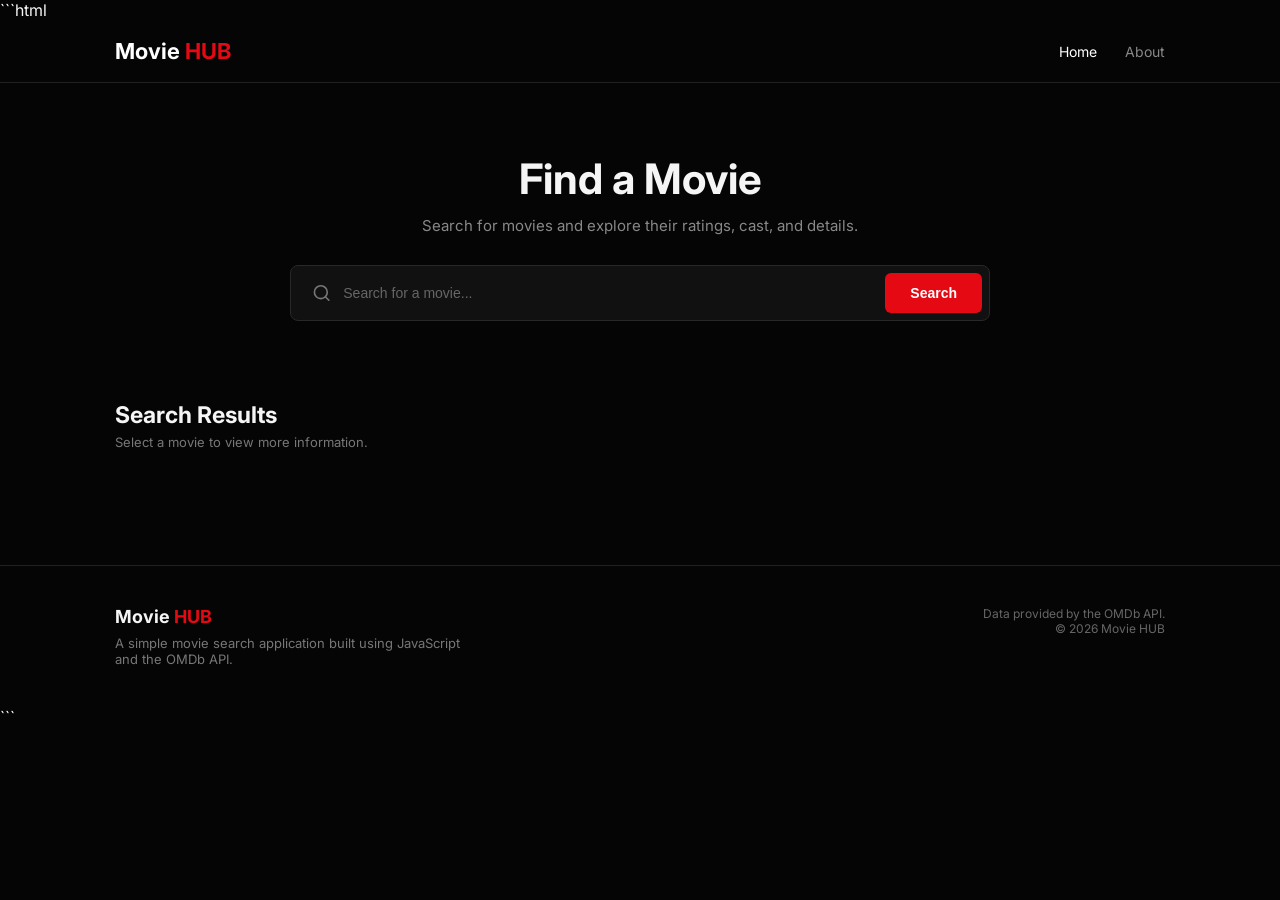
==== commit 7901924c: "movie hub" ====
--- a/index.html
+++ b/index.html
@@ -1,197 +1,165 @@
+```html
 <!DOCTYPE html>
 <html lang="en">
 
 <head>
     <meta charset="UTF-8">
     <meta name="viewport" content="width=device-width, initial-scale=1.0">
-    <title>Movie HUB - Discover & Explore Movies</title>
-    <meta name="description" content="Discover movies, TV shows, real-time IMDb ratings, cast details and high-resolution posters with Movie HUB.">
-    <!-- Google Fonts -->
+
+    <title>Movie HUB</title>
+
     <link rel="preconnect" href="https://fonts.googleapis.com">
     <link rel="preconnect" href="https://fonts.gstatic.com" crossorigin>
-    <link href="https://fonts.googleapis.com/css2?family=Bebas+Neue&family=Outfit:wght@400;500;600;700;800;900&family=Plus+Jakarta+Sans:wght@300;400;500;600;700;800&display=swap" rel="stylesheet">
+
+    <link
+        href="https://fonts.googleapis.com/css2?family=Inter:wght@400;500;600;700&display=swap"
+        rel="stylesheet"
+    >
+
     <link rel="stylesheet" href="index.css">
 </head>
 
 <body>
 
-    <!-- =================================================================
-         TOP NAVIGATION BAR
-         ================================================================= -->
+    <!-- Navbar -->
     <header class="site-header">
         <div class="nav-container">
+
             <a href="index.html" class="brand-logo">
-                <span class="brand-logo-badge">MH</span>
-                <span class="brand-name">MOVIE<span class="brand-accent">HUB</span></span>
+                Movie <span>HUB</span>
             </a>
 
             <nav class="nav-links">
                 <a href="index.html" class="nav-link active">Home</a>
-                <a href="#features" class="nav-link">Features</a>
-                <a href="#quickPicks" class="nav-link">Trending</a>
                 <a href="#about" class="nav-link">About</a>
             </nav>
 
-            <div class="nav-actions">
-                <span class="api-status-badge">
-                    <span class="status-pulse"></span>
-                    OMDb API Connected
-                </span>
-            </div>
         </div>
     </header>
 
-    <!-- =================================================================
-         MAIN CONTENT AREA
-         ================================================================= -->
+
+    <!-- Main -->
     <main class="page-content">
 
-        <!-- Hero Section -->
+        <!-- Search Section -->
         <section class="hero-section">
-            <div class="hero-badge">Verified Cinema Database</div>
-            <h1 class="hero-headline">Find Your Next <span class="gradient-accent">Masterpiece</span></h1>
+
+            <h1 class="hero-title">
+                Find a Movie
+            </h1>
+
             <p class="hero-description">
-                Explore real-time IMDb ratings, comprehensive cast breakdowns, verified plots, and high-resolution posters across cinema history.
+                Search for movies and explore their ratings, cast, and details.
             </p>
 
-            <!-- Search Form (Required for index.js) -->
+
+            <!-- IMPORTANT:
+                 Keep movieForm and movieInput IDs
+                 because your index.js uses them.
+            -->
+
             <form id="movieForm" class="search-bar">
+
                 <div class="search-input-box">
-                    <svg class="input-svg-icon" viewBox="0 0 24 24" width="20" height="20" fill="none" stroke="currentColor" stroke-width="2" stroke-linecap="round" stroke-linejoin="round">
+
+                    <svg
+                        class="search-icon"
+                        viewBox="0 0 24 24"
+                        width="20"
+                        height="20"
+                        fill="none"
+                        stroke="currentColor"
+                        stroke-width="2"
+                        stroke-linecap="round"
+                        stroke-linejoin="round"
+                    >
                         <circle cx="11" cy="11" r="8"></circle>
                         <line x1="21" y1="21" x2="16.65" y2="16.65"></line>
                     </svg>
-                    <input id="movieInput" type="text" placeholder="Search movies, franchises, or actors..." autocomplete="off">
+
+                    <input
+                        id="movieInput"
+                        type="text"
+                        placeholder="Search for a movie..."
+                        autocomplete="off"
+                    >
+
                 </div>
-                <button type="submit" class="search-submit-btn">Search</button>
+
+                <button type="submit" class="search-submit-btn">
+                    Search
+                </button>
+
             </form>
 
-            <!-- Quick Suggestions (Fills input and submits without modifying JS) -->
-            <div class="trending-chips" id="quickPicks">
-                <span class="chips-label">Popular searches:</span>
-                <div class="chips-group">
-                    <button type="button" class="chip-btn" onclick="document.getElementById('movieInput').value='Avengers'; document.getElementById('movieForm').dispatchEvent(new Event('submit'));">Avengers</button>
-                    <button type="button" class="chip-btn" onclick="document.getElementById('movieInput').value='Interstellar'; document.getElementById('movieForm').dispatchEvent(new Event('submit'));">Interstellar</button>
-                    <button type="button" class="chip-btn" onclick="document.getElementById('movieInput').value='Batman'; document.getElementById('movieForm').dispatchEvent(new Event('submit'));">Batman</button>
-                    <button type="button" class="chip-btn" onclick="document.getElementById('movieInput').value='Inception'; document.getElementById('movieForm').dispatchEvent(new Event('submit'));">Inception</button>
-                    <button type="button" class="chip-btn" onclick="document.getElementById('movieInput').value='Oppenheimer'; document.getElementById('movieForm').dispatchEvent(new Event('submit'));">Oppenheimer</button>
-                    <button type="button" class="chip-btn" onclick="document.getElementById('movieInput').value='Stranger Things'; document.getElementById('movieForm').dispatchEvent(new Event('submit'));">Stranger Things</button>
-                </div>
-            </div>
         </section>
 
-        <!-- Feature Highlights (Real Website Section) -->
-        <section class="features-section" id="features">
-            <div class="feature-card">
-                <div class="feature-tag">01</div>
-                <h3 class="feature-title">Real-Time Search</h3>
-                <p class="feature-desc">Instantly query millions of movie and series entries directly via the global OMDb database.</p>
-            </div>
-            <div class="feature-card">
-                <div class="feature-tag">02</div>
-                <h3 class="feature-title">Verified Ratings</h3>
-                <p class="feature-desc">Check authentic IMDb, Rotten Tomatoes, and Metascore ratings before you press play.</p>
-            </div>
-            <div class="feature-card">
-                <div class="feature-tag">03</div>
-                <h3 class="feature-title">Full Cast & Crew</h3>
-                <p class="feature-desc">Explore comprehensive director biographies, screenwriters, starring actors, and award tallies.</p>
-            </div>
-        </section>
 
-        <!-- Search Results Grid Section -->
+        <!-- Results -->
         <section class="results-container">
+
             <div class="results-header">
-                <h2 class="section-title">Movie Catalog</h2>
-                <p class="section-subtitle">Click any movie card below to view its dedicated details page.</p>
+
+                <h2 class="section-title">
+                    Search Results
+                </h2>
+
+                <p class="section-subtitle">
+                    Select a movie to view more information.
+                </p>
+
             </div>
 
-            <!-- Movie Hub Grid (Required for index.js) -->
-            <div id="movieHub" class="catalog-grid">
-                <!-- Movie cards or loader injected dynamically by index.js -->
-            </div>
+
+            <!-- IMPORTANT:
+                 Your index.js puts movie cards here.
+            -->
+
+            <div id="movieHub" class="catalog-grid"></div>
+
         </section>
 
     </main>
 
-    <!-- =================================================================
-         REAL PRODUCTION FOOTER
-         ================================================================= -->
+
+    <!-- Footer -->
     <footer class="site-footer" id="about">
-        <div class="footer-top-container">
-            <!-- Brand & Mission Column -->
-            <div class="footer-column brand-column">
-                <div class="brand-logo footer-logo">
-                    <span class="brand-logo-badge">MH</span>
-                    <span class="brand-name">MOVIE<span class="brand-accent">HUB</span></span>
+
+        <div class="footer-container">
+
+            <div>
+
+                <div class="footer-brand">
+                    Movie <span>HUB</span>
                 </div>
-                <p class="footer-bio">
-                    Movie HUB is a modern cinema discovery platform. Search movies, compare scores, view full cast lists, and track the entertainment world in real time.
+
+                <p class="footer-description">
+                    A simple movie search application built using JavaScript and the OMDb API.
                 </p>
-                <div class="social-links">
-                    <a href="https://github.com" target="_blank" rel="noopener noreferrer" class="social-icon">GitHub</a>
-                    <a href="https://twitter.com" target="_blank" rel="noopener noreferrer" class="social-icon">Twitter / X</a>
-                    <a href="https://discord.com" target="_blank" rel="noopener noreferrer" class="social-icon">Discord</a>
-                </div>
+
             </div>
 
-            <!-- Column 1: Explore -->
-            <div class="footer-column">
-                <h4 class="footer-heading">Explore</h4>
-                <ul class="footer-nav">
-                    <li><a href="index.html">Trending Movies</a></li>
-                    <li><a href="index.html">Top Rated Films</a></li>
-                    <li><a href="index.html">TV Series & Shows</a></li>
-                    <li><a href="index.html">Box Office Leaders</a></li>
-                    <li><a href="index.html">Cinema News</a></li>
-                </ul>
+
+            <div class="footer-info">
+
+                <p>
+                    Data provided by the OMDb API.
+                </p>
+
+                <p>
+                    © 2026 Movie HUB
+                </p>
+
             </div>
 
-            <!-- Column 2: Resources -->
-            <div class="footer-column">
-                <h4 class="footer-heading">Resources</h4>
-                <ul class="footer-nav">
-                    <li><a href="https://www.omdbapi.com/" target="_blank" rel="noopener noreferrer">OMDb API Docs</a></li>
-                    <li><a href="https://www.imdb.com/" target="_blank" rel="noopener noreferrer">IMDb Official</a></li>
-                    <li><a href="#features">Platform Features</a></li>
-                    <li><a href="#quickPicks">Popular Tags</a></li>
-                    <li><a href="index.html">Site Status</a></li>
-                </ul>
-            </div>
-
-            <!-- Column 3: Legal & Privacy -->
-            <div class="footer-column">
-                <h4 class="footer-heading">Legal & Privacy</h4>
-                <ul class="footer-nav">
-                    <li><a href="#">Privacy Policy</a></li>
-                    <li><a href="#">Terms of Service</a></li>
-                    <li><a href="#">Content Disclaimer</a></li>
-                    <li><a href="#">Cookie Preferences</a></li>
-                    <li><a href="#">DMCA Notice</a></li>
-                </ul>
-            </div>
         </div>
 
-        <!-- Copyright & Disclaimers Bar -->
-        <div class="footer-bottom-bar">
-            <div class="bottom-container">
-                <p class="copyright-text">
-                    &copy; 2026 <strong>Movie HUB, Inc.</strong> All rights reserved. Built for cinema enthusiasts.
-                </p>
-                <p class="disclaimer-text">
-                    Data and poster imagery are sourced from the OMDb API. Film titles, posters, trademarks, and associated imagery are the intellectual property of their respective production studios and copyright owners.
-                </p>
-                <div class="status-indicator">
-                    <span class="live-dot"></span>
-                    <span>All Systems Operational</span>
-                </div>
-            </div>
-        </div>
     </footer>
 
-    <!-- Script located cleanly at the bottom of the body -->
+
     <script src="index.js"></script>
 
 </body>
 
 </html>
+```
--- a/index.css
+++ b/index.css
@@ -1,1167 +1,736 @@
-/* ==========================================================================
-   MOVIE HUB - CINEMATIC PRODUCTION DESIGN SYSTEM
-   Strict Rule: No Emojis in any file.
-   ========================================================================== */
-
-@import url('https://fonts.googleapis.com/css2?family=Bebas+Neue&family=Outfit:wght@400;500;600;700;800;900&family=Plus+Jakarta+Sans:wght@300;400;500;600;700;800&display=swap');
-
-:root {
-  /* Color System */
-  --bg-dark: #07090e;
-  --bg-surface: #0e121a;
-  --bg-card: #121722;
-  --bg-card-hover: #19202f;
-  --bg-input: rgba(18, 24, 38, 0.7);
-
-  --primary-red: #e50914;
-  --primary-red-hover: #ff1e27;
-  --primary-red-glow: rgba(229, 9, 20, 0.45);
-  --accent-gold: #f5c518;
-  --accent-gold-hover: #ffdb4d;
-  --accent-gold-glow: rgba(245, 197, 24, 0.35);
-
-  --text-pure: #ffffff;
-  --text-primary: #e6edf3;
-  --text-secondary: #94a3b8;
-  --text-muted: #64748b;
-
-  --border-subtle: rgba(255, 255, 255, 0.08);
-  --border-glass: rgba(255, 255, 255, 0.14);
-  --border-active: rgba(229, 9, 20, 0.65);
-
-  --shadow-sm: 0 4px 14px rgba(0, 0, 0, 0.45);
-  --shadow-md: 0 12px 35px rgba(0, 0, 0, 0.65);
-  --shadow-glow: 0 14px 40px rgba(229, 9, 20, 0.32);
-
-  --font-heading: 'Outfit', 'Bebas Neue', sans-serif;
-  --font-body: 'Plus Jakarta Sans', system-ui, -apple-system, sans-serif;
-
-  --transition-fast: 0.2s cubic-bezier(0.4, 0, 0.2, 1);
-  --transition-smooth: 0.35s cubic-bezier(0.16, 1, 0.3, 1);
-}
-
-/* ==========================================================================
-   RESET & GLOBAL BASE
-   ========================================================================== */
-*, *::before, *::after {
-  box-sizing: border-box;
-  margin: 0;
-  padding: 0;
+
+/* =========================================================
+   RESET
+========================================================= */
+
+* {
+    margin: 0;
+    padding: 0;
+    box-sizing: border-box;
 }
 
 html {
-  scroll-behavior: smooth;
-  color-scheme: dark;
+    scroll-behavior: smooth;
 }
 
 body {
-  background-color: var(--bg-dark);
-  background-image: 
-    radial-gradient(circle at 50% -10%, rgba(229, 9, 20, 0.22) 0%, transparent 55%),
-    radial-gradient(circle at 90% 80%, rgba(245, 197, 24, 0.05) 0%, transparent 40%),
-    radial-gradient(circle at 10% 40%, rgba(229, 9, 20, 0.08) 0%, transparent 45%);
-  background-attachment: fixed;
-  color: var(--text-primary);
-  font-family: var(--font-body);
-  line-height: 1.6;
-  min-height: 100vh;
-  display: flex;
-  flex-direction: column;
-  -webkit-font-smoothing: antialiased;
-}
-
-::selection {
-  background: var(--primary-red);
-  color: #ffffff;
-}
-
-::-webkit-scrollbar {
-  width: 10px;
-}
-::-webkit-scrollbar-track {
-  background: #080a0f;
-}
-::-webkit-scrollbar-thumb {
-  background: #232a3a;
-  border-radius: 5px;
-}
-::-webkit-scrollbar-thumb:hover {
-  background: var(--primary-red);
-}
-
-/* ==========================================================================
-   SITE HEADER & NAVIGATION
-   ========================================================================== */
+    font-family: "Inter", sans-serif;
+    background: #050505;
+    color: #f5f5f5;
+}
+
+
+/* =========================================================
+   NAVBAR
+========================================================= */
+
 .site-header {
-  position: sticky;
-  top: 0;
-  z-index: 100;
-  background: rgba(8, 10, 15, 0.82);
-  backdrop-filter: blur(20px);
-  -webkit-backdrop-filter: blur(20px);
-  border-bottom: 1px solid var(--border-subtle);
-  padding: 16px 24px;
+    background: #050505;
+    border-bottom: 1px solid #202020;
 }
 
 .nav-container {
-  max-width: 1300px;
-  margin: 0 auto;
-  display: flex;
-  align-items: center;
-  justify-content: space-between;
-  gap: 20px;
+    max-width: 1100px;
+    margin: auto;
+    padding: 18px 25px;
+
+    display: flex;
+    align-items: center;
+    justify-content: space-between;
 }
 
 .brand-logo {
-  display: inline-flex;
-  align-items: center;
-  gap: 10px;
-  text-decoration: none;
-  transition: transform var(--transition-fast);
-}
-
-.brand-logo:hover {
-  transform: scale(1.02);
-}
-
-.brand-logo-badge {
-  background: var(--primary-red);
-  color: #ffffff;
-  font-family: var(--font-heading);
-  font-weight: 900;
-  font-size: 0.95rem;
-  letter-spacing: 1px;
-  padding: 4px 8px;
-  border-radius: 6px;
-  box-shadow: 0 0 15px var(--primary-red-glow);
-}
-
-.brand-name {
-  font-family: var(--font-heading);
-  font-size: 1.55rem;
-  font-weight: 800;
-  letter-spacing: 2px;
-  color: #ffffff;
-  text-transform: uppercase;
-}
-
-.brand-accent {
-  color: var(--primary-red);
+    text-decoration: none;
+    color: #fff;
+
+    font-size: 22px;
+    font-weight: 700;
+}
+
+.brand-logo span {
+    color: #e50914;
 }
 
 .nav-links {
-  display: flex;
-  align-items: center;
-  gap: 24px;
+    display: flex;
+    gap: 28px;
 }
 
 .nav-link {
-  color: var(--text-secondary);
-  text-decoration: none;
-  font-size: 0.95rem;
-  font-weight: 600;
-  letter-spacing: 0.3px;
-  padding: 6px 0;
-  position: relative;
-  transition: color var(--transition-fast);
+    text-decoration: none;
+    color: #888;
+    font-size: 14px;
+
+    transition: 0.2s ease;
 }
 
 .nav-link:hover,
 .nav-link.active {
-  color: #ffffff;
-}
-
-.nav-link.active::after {
-  content: "";
-  position: absolute;
-  bottom: 0;
-  left: 0;
-  width: 100%;
-  height: 2px;
-  background: var(--primary-red);
-  border-radius: 2px;
-  box-shadow: 0 0 8px var(--primary-red-glow);
-}
-
-.api-status-badge {
-  display: inline-flex;
-  align-items: center;
-  gap: 8px;
-  background: rgba(255, 255, 255, 0.04);
-  border: 1px solid var(--border-subtle);
-  padding: 6px 14px;
-  border-radius: 50px;
-  font-size: 0.8rem;
-  font-weight: 600;
-  color: var(--text-secondary);
-}
-
-.status-pulse {
-  width: 8px;
-  height: 8px;
-  border-radius: 50%;
-  background: #10b981;
-  box-shadow: 0 0 10px #10b981;
-  animation: pulseDot 2s infinite ease-in-out;
-}
-
-@keyframes pulseDot {
-  0%, 100% { opacity: 1; transform: scale(1); }
-  50% { opacity: 0.4; transform: scale(0.85); }
-}
-
-/* Breadcrumbs (for movie details page) */
-.nav-breadcrumbs {
-  display: flex;
-  align-items: center;
-  gap: 10px;
-  font-size: 0.9rem;
-  font-weight: 600;
-}
-
-.crumb-link {
-  color: var(--text-secondary);
-  text-decoration: none;
-  transition: color var(--transition-fast);
-}
-
-.crumb-link:hover {
-  color: var(--primary-red);
-}
-
-.crumb-separator {
-  color: var(--text-muted);
-}
-
-.crumb-current {
-  color: #ffffff;
-}
-
-.back-home-btn {
-  display: inline-flex;
-  align-items: center;
-  gap: 8px;
-  background: rgba(255, 255, 255, 0.06);
-  border: 1px solid var(--border-glass);
-  color: #ffffff;
-  text-decoration: none;
-  padding: 8px 18px;
-  border-radius: 50px;
-  font-size: 0.88rem;
-  font-weight: 700;
-  letter-spacing: 0.3px;
-  transition: all var(--transition-fast);
-}
-
-.back-home-btn:hover {
-  background: var(--primary-red);
-  border-color: var(--primary-red);
-  transform: translateX(-3px);
-  box-shadow: 0 4px 16px var(--primary-red-glow);
-}
-
-/* ==========================================================================
-   PAGE CONTENT WRAPPER
-   ========================================================================== */
+    color: #fff;
+}
+
+
+/* =========================================================
+   HOME PAGE
+========================================================= */
+
 .page-content {
-  flex: 1;
-  max-width: 1300px;
-  width: 100%;
-  margin: 0 auto;
-  padding: 40px 20px 80px;
-}
-
-/* ==========================================================================
-   HERO SECTION
-   ========================================================================== */
+    max-width: 1100px;
+    margin: auto;
+    padding: 70px 25px 90px;
+}
+
 .hero-section {
-  text-align: center;
-  max-width: 860px;
-  margin: 20px auto 60px;
-}
-
-.hero-badge {
-  display: inline-block;
-  background: rgba(229, 9, 20, 0.12);
-  border: 1px solid rgba(229, 9, 20, 0.35);
-  color: #ff5e67;
-  font-size: 0.84rem;
-  font-weight: 700;
-  text-transform: uppercase;
-  letter-spacing: 1.5px;
-  padding: 6px 18px;
-  border-radius: 50px;
-  margin-bottom: 20px;
-}
-
-.hero-headline {
-  font-family: var(--font-heading);
-  font-size: clamp(2.4rem, 6vw, 4.2rem);
-  font-weight: 900;
-  letter-spacing: 1px;
-  line-height: 1.1;
-  color: var(--text-pure);
-  margin-bottom: 18px;
-}
-
-.gradient-accent {
-  background: linear-gradient(135deg, #ffffff 45%, #ff2d38 85%);
-  -webkit-background-clip: text;
-  -webkit-text-fill-color: transparent;
-  filter: drop-shadow(0 0 25px rgba(229, 9, 20, 0.5));
+    max-width: 700px;
+    margin: 0 auto 80px;
+    text-align: center;
+}
+
+.hero-title {
+    font-size: 42px;
+    font-weight: 700;
+    margin-bottom: 12px;
 }
 
 .hero-description {
-  font-size: 1.12rem;
-  color: var(--text-secondary);
-  line-height: 1.7;
-  max-width: 680px;
-  margin: 0 auto 36px;
-}
-
-/* ==========================================================================
-   SEARCH FORM
-   ========================================================================== */
-#movieForm,
+    color: #888;
+    font-size: 15px;
+    margin-bottom: 30px;
+}
+
+
+/* =========================================================
+   SEARCH
+========================================================= */
+
 .search-bar {
-  display: flex;
-  align-items: center;
-  max-width: 680px;
-  margin: 0 auto 32px;
-  padding: 6px 8px 6px 20px;
-  background: var(--bg-input);
-  backdrop-filter: blur(20px);
-  -webkit-backdrop-filter: blur(20px);
-  border: 1px solid var(--border-glass);
-  border-radius: 50px;
-  box-shadow: var(--shadow-md), inset 0 1px 0 rgba(255, 255, 255, 0.12);
-  transition: all var(--transition-smooth);
-}
-
-#movieForm:focus-within,
-.search-bar:focus-within {
-  border-color: var(--border-active);
-  box-shadow: 0 12px 40px rgba(229, 9, 20, 0.3), inset 0 1px 0 rgba(255, 255, 255, 0.2);
-  transform: translateY(-2px);
+    width: 100%;
+
+    display: flex;
+    gap: 10px;
+
+    padding: 7px;
+
+    background: #111;
+    border: 1px solid #282828;
+
+    border-radius: 8px;
 }
 
 .search-input-box {
-  display: flex;
-  align-items: center;
-  gap: 12px;
-  flex: 1;
-}
-
-.input-svg-icon {
-  color: var(--text-muted);
-  flex-shrink: 0;
-}
-
-#movieInput {
-  flex: 1;
-  border: none;
-  background: transparent;
-  color: var(--text-pure);
-  font-family: var(--font-body);
-  font-size: 1.05rem;
-  font-weight: 500;
-  outline: none;
-  padding: 12px 10px 12px 0;
-  letter-spacing: 0.3px;
-}
-
-#movieInput::placeholder {
-  color: var(--text-muted);
-  font-weight: 400;
-}
-
-button,
+    flex: 1;
+
+    display: flex;
+    align-items: center;
+
+    padding: 0 14px;
+}
+
+.search-icon {
+    color: #777;
+}
+
+.search-input-box input {
+    width: 100%;
+
+    padding: 12px;
+
+    background: transparent;
+
+    border: none;
+    outline: none;
+
+    color: #fff;
+
+    font-size: 14px;
+}
+
+.search-input-box input::placeholder {
+    color: #666;
+}
+
 .search-submit-btn {
-  background: linear-gradient(135deg, var(--primary-red) 0%, #b20710 100%);
-  color: #ffffff;
-  border: none;
-  border-radius: 50px;
-  padding: 13px 32px;
-  font-family: var(--font-body);
-  font-size: 0.95rem;
-  font-weight: 700;
-  text-transform: uppercase;
-  letter-spacing: 1.5px;
-  cursor: pointer;
-  box-shadow: 0 4px 18px rgba(229, 9, 20, 0.4);
-  transition: all var(--transition-fast);
-  white-space: nowrap;
-}
-
-button:hover,
+    padding: 0 25px;
+
+    border: none;
+    border-radius: 6px;
+
+    background: #e50914;
+    color: #fff;
+
+    font-size: 14px;
+    font-weight: 600;
+
+    cursor: pointer;
+
+    transition: 0.2s ease;
+}
+
 .search-submit-btn:hover {
-  background: linear-gradient(135deg, var(--primary-red-hover) 0%, var(--primary-red) 100%);
-  transform: translateY(-2px) scale(1.02);
-  box-shadow: 0 8px 25px rgba(229, 9, 20, 0.65);
-}
-
-button:active,
-.search-submit-btn:active {
-  transform: translateY(1px) scale(0.98);
-}
-
-/* Trending Chips */
-.trending-chips {
-  display: flex;
-  align-items: center;
-  justify-content: center;
-  flex-wrap: wrap;
-  gap: 10px;
-  margin-top: 18px;
-}
-
-.chips-label {
-  font-size: 0.85rem;
-  font-weight: 700;
-  text-transform: uppercase;
-  letter-spacing: 1px;
-  color: var(--text-muted);
-}
-
-.chips-group {
-  display: flex;
-  flex-wrap: wrap;
-  justify-content: center;
-  gap: 8px;
-}
-
-.chip-btn {
-  background: rgba(255, 255, 255, 0.04);
-  border: 1px solid var(--border-subtle);
-  color: var(--text-secondary);
-  font-size: 0.84rem;
-  font-weight: 600;
-  padding: 6px 14px;
-  border-radius: 50px;
-  cursor: pointer;
-  letter-spacing: 0.3px;
-  text-transform: none;
-  box-shadow: none;
-  transition: all var(--transition-fast);
-}
-
-.chip-btn:hover {
-  background: rgba(229, 9, 20, 0.15);
-  border-color: rgba(229, 9, 20, 0.5);
-  color: #ffffff;
-  transform: translateY(-2px);
-  box-shadow: 0 4px 12px rgba(229, 9, 20, 0.2);
-}
-
-/* ==========================================================================
-   FEATURES SECTION
-   ========================================================================== */
-.features-section {
-  display: grid;
-  grid-template-columns: repeat(auto-fit, minmax(260px, 1fr));
-  gap: 24px;
-  max-width: 1200px;
-  margin: 0 auto 70px;
-}
-
-.feature-card {
-  background: var(--bg-card);
-  border: 1px solid var(--border-subtle);
-  border-radius: 16px;
-  padding: 30px 24px;
-  box-shadow: var(--shadow-sm);
-  transition: all var(--transition-smooth);
-}
-
-.feature-card:hover {
-  transform: translateY(-6px);
-  border-color: var(--border-glass);
-  box-shadow: var(--shadow-md);
-}
-
-.feature-tag {
-  font-family: var(--font-heading);
-  font-size: 1.1rem;
-  font-weight: 800;
-  color: var(--primary-red);
-  letter-spacing: 1px;
-  margin-bottom: 12px;
-}
-
-.feature-title {
-  font-family: var(--font-heading);
-  font-size: 1.35rem;
-  font-weight: 700;
-  color: #ffffff;
-  margin-bottom: 10px;
-  letter-spacing: 0.3px;
-}
-
-.feature-desc {
-  font-size: 0.94rem;
-  color: var(--text-secondary);
-  line-height: 1.6;
-}
-
-/* ==========================================================================
-   RESULTS & MOVIE GRID
-   ========================================================================== */
-.results-container {
-  margin-top: 20px;
-}
+    background: #f01823;
+}
+
+
+/* =========================================================
+   RESULTS
+========================================================= */
 
 .results-header {
-  margin-bottom: 28px;
+    margin-bottom: 25px;
 }
 
 .section-title {
-  font-family: var(--font-heading);
-  font-size: 2rem;
-  font-weight: 800;
-  color: #ffffff;
-  letter-spacing: 0.5px;
-  margin-bottom: 6px;
+    font-size: 23px;
 }
 
 .section-subtitle {
-  font-size: 0.95rem;
-  color: var(--text-secondary);
-}
-
-#movieHub,
+    color: #777;
+    font-size: 13px;
+    margin-top: 5px;
+}
+
 .catalog-grid {
-  display: grid;
-  grid-template-columns: repeat(auto-fill, minmax(210px, 1fr));
-  gap: 30px 24px;
-  min-height: 200px;
-  animation: gridFadeIn 0.6s ease-out;
-}
-
-@keyframes gridFadeIn {
-  from { opacity: 0; transform: translateY(16px); }
-  to { opacity: 1; transform: translateY(0); }
-}
-
-/* Error message e.g. "Movie not found!" */
-#movieHub > p {
-  grid-column: 1 / -1;
-  text-align: center;
-  color: #ff525d;
-  font-size: 1.25rem;
-  font-weight: 600;
-  padding: 40px 20px;
-  background: rgba(229, 9, 20, 0.08);
-  border: 1px dashed rgba(229, 9, 20, 0.35);
-  border-radius: 16px;
-  margin: 20px auto;
-  max-width: 520px;
-  box-shadow: var(--shadow-sm);
-}
-
-/* ==========================================================================
-   MOVIE CARD (.movie-card)
-   ========================================================================== */
+    display: grid;
+    grid-template-columns: repeat(4, 1fr);
+    gap: 22px;
+}
+
+
+/* =========================================================
+   MOVIE CARD
+========================================================= */
+
 .movie-card {
-  background: var(--bg-card);
-  border: 1px solid var(--border-subtle);
-  border-radius: 16px;
-  overflow: hidden;
-  cursor: pointer;
-  position: relative;
-  display: flex;
-  flex-direction: column;
-  transition: transform var(--transition-smooth), 
-              border-color var(--transition-smooth), 
-              box-shadow var(--transition-smooth);
-  box-shadow: var(--shadow-sm);
+    background: #111;
+
+    border: 1px solid #242424;
+
+    border-radius: 8px;
+
+    overflow: hidden;
+
+    cursor: pointer;
+
+    transition: 0.2s ease;
 }
 
 .movie-card:hover {
-  transform: translateY(-10px) scale(1.02);
-  border-color: var(--border-active);
-  box-shadow: var(--shadow-glow), 0 20px 40px rgba(0, 0, 0, 0.7);
+    transform: translateY(-4px);
+    border-color: #e50914;
 }
 
 .movie-card img {
-  display: block;
-  width: 100%;
-  aspect-ratio: 2 / 3;
-  object-fit: cover;
-  background: #151a24;
-  transition: transform 0.5s cubic-bezier(0.2, 0.8, 0.2, 1);
-}
-
-.movie-card:hover img {
-  transform: scale(1.06);
-}
-
-.movie-card > div,
-.movie-card > div > div {
-  display: flex;
-  flex-direction: column;
-  flex: 1;
+    width: 100%;
+    height: 330px;
+
+    object-fit: cover;
+
+    display: block;
 }
 
 .movie-card p {
-  padding: 0 16px;
-}
-
-/* Movie Title */
-.movie-card p:first-of-type {
-  color: var(--text-pure);
-  font-family: var(--font-heading);
-  font-weight: 700;
-  font-size: 1.15rem;
-  letter-spacing: 0.3px;
-  margin-top: 14px;
-  line-height: 1.35;
-  display: -webkit-box;
-  -webkit-line-clamp: 2;
-  -webkit-box-orient: vertical;
-  overflow: hidden;
-  transition: color var(--transition-fast);
-}
-
-.movie-card:hover p:first-of-type {
-  color: var(--primary-red-hover);
-}
-
-/* Release Year */
-.movie-card p:last-of-type {
-  color: var(--accent-gold);
-  font-weight: 700;
-  font-size: 0.88rem;
-  padding-bottom: 16px;
-  margin-top: 6px;
-  letter-spacing: 0.4px;
-}
-
-.movie-card::after {
-  content: "";
-  position: absolute;
-  inset: 0;
-  background: linear-gradient(180deg, transparent 65%, rgba(7, 9, 14, 0.95) 100%);
-  pointer-events: none;
-  opacity: 0.8;
-  transition: opacity var(--transition-fast);
-}
-
-.movie-card:hover::after {
-  opacity: 0.35;
-}
-
-/* ==========================================================================
-   ANIMATED LOADER
-   ========================================================================== */
-.loader {
-  grid-column: 1 / -1;
-  justify-self: center;
-  align-self: center;
-  margin: 60px auto;
-  width: fit-content;
-  font-size: 42px;
-  font-family: var(--font-heading);
-  font-weight: 800;
-  text-transform: uppercase;
-  letter-spacing: 4px;
-  color: transparent;
-  -webkit-text-stroke: 1.5px var(--primary-red);
-  background:
-    radial-gradient(0.71em at 50% 1em, var(--primary-red) 99%, transparent 101%) calc(50% - 1em) 1em/2em 200% repeat-x text,
-    radial-gradient(0.71em at 50% -0.5em, transparent 99%, var(--primary-red) 101%) 50% 1.5em/2em 200% repeat-x text;
-  animation:
-    l10-0 0.8s linear infinite alternate,
-    l10-1 4s linear infinite;
-  filter: drop-shadow(0 0 15px rgba(229, 9, 20, 0.6));
-}
-
-.loader::before {
-  content: "Searching Cinema";
-}
-
-@keyframes l10-0 {
-  to { background-position-x: 50%, calc(50% + 1em); }
-}
-
-@keyframes l10-1 {
-  to { background-position-y: -0.5em, 0; }
-}
-
-/* ==========================================================================
-   MOVIE DETAILS PAGE (#movieDetails)
-   ========================================================================== */
-.details-top-bar {
-  display: flex;
-  align-items: center;
-  justify-content: space-between;
-  margin-bottom: 24px;
-}
-
-.inline-back-link {
-  color: var(--text-secondary);
-  text-decoration: none;
-  font-weight: 600;
-  font-size: 0.92rem;
-  transition: color var(--transition-fast);
-}
-
-.inline-back-link:hover {
-  color: var(--primary-red);
-}
-
-.catalog-badge {
-  background: rgba(255, 255, 255, 0.05);
-  border: 1px solid var(--border-subtle);
-  color: var(--text-muted);
-  font-size: 0.78rem;
-  font-weight: 700;
-  text-transform: uppercase;
-  letter-spacing: 1px;
-  padding: 4px 12px;
-  border-radius: 50px;
-}
-
-#movieDetails,
-.details-card-container {
-  display: grid;
-  grid-template-columns: 340px 1fr;
-  column-gap: 46px;
-  row-gap: 24px;
-  max-width: 1120px;
-  margin: 0 auto;
-  background: rgba(18, 24, 38, 0.75);
-  backdrop-filter: blur(24px);
-  -webkit-backdrop-filter: blur(24px);
-  border: 1px solid var(--border-glass);
-  border-radius: 24px;
-  padding: 44px;
-  box-shadow: var(--shadow-md), 0 0 40px rgba(229, 9, 20, 0.2);
-  animation: detailsFadeUp 0.6s cubic-bezier(0.16, 1, 0.3, 1) both;
-}
-
-@keyframes detailsFadeUp {
-  from {
-    opacity: 0;
-    transform: translateY(24px) scale(0.98);
-  }
-  to {
-    opacity: 1;
-    transform: translateY(0) scale(1);
-  }
-}
-
-/* Poster */
-#movieDetails > div:nth-child(1) {
-  grid-column: 1;
-  grid-row: 1 / span 8;
-  position: sticky;
-  top: 90px;
-}
-
-#movieDetails > div:nth-child(1) img {
-  width: 100%;
-  border-radius: 16px;
-  border: 2px solid rgba(229, 9, 20, 0.45);
-  box-shadow: 0 16px 36px rgba(0, 0, 0, 0.65), 0 0 25px rgba(229, 9, 20, 0.25);
-  display: block;
-  object-fit: cover;
-  transition: transform var(--transition-smooth), box-shadow var(--transition-smooth);
-}
-
-#movieDetails > div:nth-child(1) img:hover {
-  transform: scale(1.02);
-  box-shadow: 0 20px 45px rgba(0, 0, 0, 0.8), 0 0 35px rgba(229, 9, 20, 0.4);
-}
-
-/* Right column items */
-#movieDetails > div:not(:nth-child(1)) {
-  grid-column: 2;
-}
-
-/* Movie Title */
-#movieDetails h2 {
-  font-family: var(--font-heading);
-  color: var(--text-pure);
-  font-size: clamp(2rem, 4.5vw, 3rem);
-  font-weight: 800;
-  letter-spacing: 0.5px;
-  line-height: 1.15;
-  margin-bottom: 12px;
-  background: linear-gradient(135deg, #ffffff 60%, var(--primary-red) 100%);
-  -webkit-background-clip: text;
-  -webkit-text-fill-color: transparent;
-  filter: drop-shadow(0 2px 10px rgba(0, 0, 0, 0.5));
-}
-
-/* Released / Rated / Runtime / Rating chips */
-#movieDetails > div:nth-child(2) section {
-  display: flex;
-  flex-wrap: wrap;
-  gap: 12px;
-  margin-top: 8px;
-}
-
-#movieDetails > div:nth-child(2) section p {
-  background: rgba(245, 197, 24, 0.1);
-  border: 1px solid rgba(245, 197, 24, 0.35);
-  color: var(--accent-gold);
-  border-radius: 50px;
-  padding: 5px 16px;
-  font-size: 0.92rem;
-  font-weight: 700;
-  letter-spacing: 0.4px;
-  box-shadow: 0 2px 8px rgba(0, 0, 0, 0.3);
-  transition: all var(--transition-fast);
-}
-
-#movieDetails > div:nth-child(2) section p:hover {
-  background: rgba(245, 197, 24, 0.2);
-  border-color: var(--accent-gold);
-  transform: translateY(-2px);
-}
-
-/* Plot Review Box */
-#movieDetails > div:nth-child(3) {
-  background: rgba(255, 255, 255, 0.03);
-  border-left: 4px solid var(--primary-red);
-  border-radius: 0 14px 14px 0;
-  padding: 18px 22px;
-  margin: 8px 0;
-  box-shadow: inset 0 0 20px rgba(0, 0, 0, 0.2);
-}
-
-#movieDetails > div:nth-child(3) > p:first-child {
-  color: var(--accent-gold);
-  text-transform: uppercase;
-  letter-spacing: 2px;
-  font-size: 0.82rem;
-  font-weight: 800;
-  margin-bottom: 8px;
-}
-
-#movieDetails > div:nth-child(3) > p:last-child {
-  color: #cbd5e1;
-  font-size: 1.05rem;
-  line-height: 1.75;
-}
-
-/* Metadata Labels (Director, Writer, Actors, Language, Country) */
-#movieDetails section p:first-child {
-  color: var(--accent-gold);
-  text-transform: uppercase;
-  letter-spacing: 1.5px;
-  font-size: 0.8rem;
-  font-weight: 800;
-  margin-bottom: 4px;
-}
-
-#movieDetails section p:last-child {
-  color: var(--text-pure);
-  font-size: 1.02rem;
-  font-weight: 500;
-  line-height: 1.5;
-}
-
-#movieDetails > div:nth-child(4) {
-  display: grid;
-  grid-template-columns: repeat(auto-fit, minmax(200px, 1fr));
-  gap: 20px;
-  background: rgba(255, 255, 255, 0.02);
-  border: 1px solid var(--border-subtle);
-  border-radius: 12px;
-  padding: 14px 18px;
-}
-
-#movieDetails > div:nth-child(5) {
-  background: rgba(255, 255, 255, 0.02);
-  border: 1px solid var(--border-subtle);
-  border-radius: 12px;
-  padding: 14px 18px;
-}
-
-#movieDetails > div:nth-child(6),
-#movieDetails > div:nth-child(7) {
-  display: inline-block;
-  background: rgba(255, 255, 255, 0.02);
-  border: 1px solid var(--border-subtle);
-  border-radius: 12px;
-  padding: 12px 18px;
-  margin-right: 12px;
-  min-width: 180px;
-}
-
-#movieDetails > div:nth-child(8),
-#movieDetails > div:last-child {
-  margin-top: 14px;
-}
-
-#movieDetails button {
-  background: linear-gradient(135deg, #f5c518 0%, #e2b616 100%);
-  border-radius: 50px;
-  padding: 0;
-  box-shadow: 0 6px 20px rgba(245, 197, 24, 0.35);
-  transition: all var(--transition-fast);
-}
-
-#movieDetails button:hover {
-  background: linear-gradient(135deg, #ffd83b 0%, #f5c518 100%);
-  transform: translateY(-3px) scale(1.02);
-  box-shadow: 0 10px 28px rgba(245, 197, 24, 0.55);
-}
-
-#movieDetails button a {
-  display: inline-flex;
-  align-items: center;
-  justify-content: center;
-  gap: 10px;
-  padding: 14px 34px;
-  color: #000000;
-  font-weight: 800;
-  font-size: 1rem;
-  letter-spacing: 0.6px;
-  text-decoration: none;
-}
-
-/* ==========================================================================
-   REAL PRODUCTION FOOTER
-   ========================================================================== */
+    padding: 12px 14px;
+
+    color: #eee;
+
+    font-size: 14px;
+}
+
+
+/* =========================================================
+   FOOTER
+========================================================= */
+
 .site-footer {
-  background: #05070a;
-  border-top: 1px solid var(--border-subtle);
-  margin-top: auto;
-  padding-top: 60px;
-}
-
-.footer-top-container {
-  max-width: 1300px;
-  margin: 0 auto;
-  padding: 0 24px 50px;
-  display: grid;
-  grid-template-columns: 2fr 1fr 1fr 1fr;
-  gap: 40px;
-}
-
-.brand-column {
-  max-width: 380px;
-}
-
-.footer-logo {
-  margin-bottom: 16px;
-}
-
-.footer-bio {
-  color: var(--text-secondary);
-  font-size: 0.92rem;
-  line-height: 1.65;
-  margin-bottom: 22px;
-}
-
-.social-links {
-  display: flex;
-  flex-wrap: wrap;
-  gap: 14px;
-}
-
-.social-icon {
-  color: var(--text-secondary);
-  text-decoration: none;
-  font-size: 0.88rem;
-  font-weight: 600;
-  background: rgba(255, 255, 255, 0.04);
-  border: 1px solid var(--border-subtle);
-  padding: 6px 14px;
-  border-radius: 50px;
-  transition: all var(--transition-fast);
-}
-
-.social-icon:hover {
-  color: #ffffff;
-  border-color: var(--primary-red);
-  background: rgba(229, 9, 20, 0.12);
-}
-
-.footer-heading {
-  font-family: var(--font-heading);
-  font-size: 1.1rem;
-  font-weight: 700;
-  color: #ffffff;
-  text-transform: uppercase;
-  letter-spacing: 1px;
-  margin-bottom: 20px;
-}
-
-.footer-nav {
-  list-style: none;
-  display: flex;
-  flex-direction: column;
-  gap: 12px;
-}
-
-.footer-nav a {
-  color: var(--text-secondary);
-  text-decoration: none;
-  font-size: 0.92rem;
-  transition: color var(--transition-fast);
-}
-
-.footer-nav a:hover {
-  color: var(--primary-red);
-}
-
-.footer-bottom-bar {
-  border-top: 1px solid rgba(255, 255, 255, 0.05);
-  padding: 24px 20px;
-  background: #030406;
-}
-
-.bottom-container {
-  max-width: 1300px;
-  margin: 0 auto;
-  display: flex;
-  flex-direction: column;
-  gap: 14px;
-  align-items: center;
-  text-align: center;
-}
-
-.copyright-text {
-  font-size: 0.9rem;
-  color: var(--text-primary);
-}
-
-.disclaimer-text {
-  font-size: 0.8rem;
-  color: var(--text-muted);
-  max-width: 860px;
-  line-height: 1.5;
-}
-
-.status-indicator {
-  display: inline-flex;
-  align-items: center;
-  gap: 8px;
-  font-size: 0.8rem;
-  color: #10b981;
-  font-weight: 600;
-}
-
-.live-dot {
-  width: 7px;
-  height: 7px;
-  border-radius: 50%;
-  background: #10b981;
-  box-shadow: 0 0 8px #10b981;
-}
-
-/* ==========================================================================
-   RESPONSIVE DESIGN (TABLETS & MOBILE)
-   ========================================================================== */
-@media (max-width: 992px) {
-  .footer-top-container {
-    grid-template-columns: 1fr 1fr;
-    gap: 36px;
-  }
-
-  .brand-column {
-    grid-column: 1 / -1;
+    background: #050505;
+    border-top: 1px solid #202020;
+}
+
+.footer-container {
+    max-width: 1100px;
+    margin: auto;
+
+    padding: 40px 25px;
+
+    display: flex;
+    justify-content: space-between;
+
+    gap: 40px;
+}
+
+.footer-brand {
+    font-size: 18px;
+    font-weight: 700;
+}
+
+.footer-brand span {
+    color: #e50914;
+}
+
+.footer-description {
+    max-width: 350px;
+    margin-top: 8px;
+
+    color: #777;
+    font-size: 13px;
+}
+
+.footer-info {
+    color: #666;
+    font-size: 12px;
+    text-align: right;
+}
+
+
+/* =========================================================
+   =========================================================
+   MOVIE DETAILS PAGE
+   =========================================================
+========================================================= */
+
+.details-page {
+    min-height: calc(100vh - 65px);
+
+    padding: 45px 20px 80px;
+
+    background:
+        radial-gradient(
+            circle at top left,
+            rgba(229, 9, 20, 0.08),
+            transparent 35%
+        ),
+        #050505;
+}
+
+
+/* =========================================================
+   BACK BUTTON
+========================================================= */
+
+.back-btn {
+    display: block;
+
+    width: 1080px;
     max-width: 100%;
-  }
-
-  #movieDetails,
-  .details-card-container {
-    grid-template-columns: 1fr;
-    padding: 32px 24px;
-    gap: 24px;
-  }
-
-  #movieDetails > div:nth-child(1) {
-    grid-column: 1;
-    grid-row: auto;
-    position: static;
-  }
-
-  #movieDetails > div:nth-child(1) img {
-    max-width: 280px;
+
+    margin: 0 auto 18px;
+
+    color: #999;
+
+    text-decoration: none;
+
+    font-size: 13px;
+
+    transition: 0.2s ease;
+}
+
+.back-btn:hover {
+    color: #e50914;
+}
+
+
+/* =========================================================
+   MAIN MOVIE BOX
+========================================================= */
+
+#movieDetails {
+    width: 1080px;
+    max-width: 100%;
+
     margin: 0 auto;
-  }
-
-  #movieDetails > div:not(:nth-child(1)) {
-    grid-column: 1;
-  }
-}
+
+    padding: 42px;
+
+    background: #11131a;
+
+    border: 1px solid #292c35;
+
+    border-radius: 20px;
+
+    box-shadow: 0 25px 80px rgba(0, 0, 0, 0.55);
+
+    overflow: hidden;
+}
+
+
+/* =========================================================
+   REMOVE THE OLD FLOAT APPROACH
+========================================================= */
+
+#movieDetails > img {
+    float: none;
+}
+
+
+/* =========================================================
+   POSTER
+========================================================= */
+
+#movieDetails img {
+    width: 330px;
+
+    height: 480px;
+
+    object-fit: cover;
+
+    display: block;
+
+    border-radius: 15px;
+
+    border: 2px solid #e50914;
+
+    box-shadow:
+        0 10px 35px rgba(229, 9, 20, 0.18);
+}
+
+
+/* =========================================================
+   IMPORTANT:
+   THE MOVIE CONTENT SHOULD SIT BESIDE THE POSTER
+========================================================= */
+
+/*
+   The poster occupies 330px.
+   Everything else gets the remaining space.
+
+   This removes the giant empty area beside the poster.
+*/
+
+#movieDetails {
+    display: grid;
+
+    grid-template-columns: 330px minmax(0, 1fr);
+
+    column-gap: 45px;
+
+    align-items: start;
+}
+
+
+/* =========================================================
+   TITLE
+========================================================= */
+
+#movieDetails h1 {
+    color: #fff;
+
+    font-size: 44px;
+
+    line-height: 1.1;
+
+    font-weight: 700;
+
+    margin: 2px 0 16px;
+}
+
+
+/* =========================================================
+   TOP INFORMATION
+========================================================= */
+
+#movieDetails h1 + p {
+    color: #e50914;
+
+    font-size: 13px;
+
+    font-weight: 600;
+
+    line-height: 1.7;
+}
+
+
+/* =========================================================
+   GENERAL TEXT
+========================================================= */
+
+#movieDetails p {
+    color: #b1b4bd;
+
+    font-size: 14px;
+
+    line-height: 1.8;
+}
+
+
+/* =========================================================
+   PLOT
+========================================================= */
+
+#movieDetails p:nth-of-type(2) {
+    background: #171922;
+
+    border-left: 4px solid #e50914;
+
+    border-radius: 0 10px 10px 0;
+
+    padding: 18px 20px;
+
+    margin: 26px 0 22px;
+
+    color: #b8bbc4;
+
+    line-height: 1.8;
+}
+
+
+/* PLOT TITLE */
+
+#movieDetails p:nth-of-type(2)::before {
+    content: "PLOT REVIEW";
+
+    display: block;
+
+    margin-bottom: 9px;
+
+    color: #e50914;
+
+    font-size: 12px;
+
+    font-weight: 700;
+
+    letter-spacing: 1.4px;
+}
+
+
+/* =========================================================
+   DETAILS AREA
+========================================================= */
+
+/*
+   DO NOT style every div anymore.
+
+   Only the actual detail boxes are styled.
+*/
+
+#movieDetails > div {
+    background: transparent;
+
+    border: none;
+
+    padding: 0;
+
+    margin: 0;
+}
+
+
+/* =========================================================
+   DIRECTOR + WRITER
+========================================================= */
+
+#movieDetails > div:nth-of-type(1),
+#movieDetails > div:nth-of-type(2) {
+
+    display: inline-block;
+
+    vertical-align: top;
+
+    width: calc(50% - 8px);
+
+    min-height: 76px;
+
+    padding: 14px 18px;
+
+    background: #151820;
+
+    border: 1px solid #272b35;
+
+    border-radius: 10px;
+
+    margin-top: 12px;
+}
+
+
+/* WRITER BOX */
+
+#movieDetails > div:nth-of-type(2) {
+    margin-left: 12px;
+}
+
+
+/* =========================================================
+   ACTORS / LANGUAGE / COUNTRY
+========================================================= */
+
+#movieDetails > div:nth-of-type(3),
+#movieDetails > div:nth-of-type(4),
+#movieDetails > div:nth-of-type(5) {
+
+    width: 100%;
+
+    min-height: 72px;
+
+    padding: 14px 18px;
+
+    background: #151820;
+
+    border: 1px solid #272b35;
+
+    border-radius: 10px;
+
+    margin-top: 12px;
+}
+
+
+/* =========================================================
+   DETAIL LABEL
+========================================================= */
+
+#movieDetails > div strong {
+
+    display: block;
+
+    margin-bottom: 5px;
+
+    color: #e50914;
+
+    font-size: 12px;
+
+    font-weight: 700;
+
+    letter-spacing: 1.2px;
+
+    text-transform: uppercase;
+}
+
+
+/* =========================================================
+   DETAIL VALUE
+========================================================= */
+
+#movieDetails > div {
+
+    color: #ddd;
+
+    font-size: 14px;
+
+    line-height: 1.6;
+}
+
+
+/* =========================================================
+   IMDb BUTTON
+========================================================= */
+
+#movieDetails a {
+
+    display: inline-block;
+
+    margin-top: 20px;
+
+    padding: 12px 28px;
+
+    background: #e50914;
+
+    color: #fff;
+
+    text-decoration: none;
+
+    border-radius: 25px;
+
+    font-size: 13px;
+
+    font-weight: 700;
+
+    transition: 0.2s ease;
+
+    box-shadow:
+        0 8px 25px rgba(229, 9, 20, 0.22);
+}
+
+#movieDetails a:hover {
+    background: #f01823;
+    transform: translateY(-1px);
+}
+
+
+/* =========================================================
+   RESPONSIVE
+========================================================= */
+
+@media (max-width: 850px) {
+
+    #movieDetails {
+        grid-template-columns: 270px minmax(0, 1fr);
+
+        column-gap: 30px;
+
+        padding: 30px;
+    }
+
+    #movieDetails img {
+        width: 270px;
+        height: 400px;
+    }
+
+    #movieDetails h1 {
+        font-size: 35px;
+    }
+}
+
 
 @media (max-width: 680px) {
-  .nav-links {
-    display: none;
-  }
-
-  .footer-top-container {
-    grid-template-columns: 1fr;
-    gap: 32px;
-  }
-
-  .hero-headline {
-    font-size: 2.2rem;
-  }
-
-  #movieForm,
-  .search-bar {
-    flex-direction: column;
-    padding: 10px 14px;
-    border-radius: 20px;
-    gap: 10px;
-  }
-
-  .search-input-box {
-    width: 100%;
-  }
-
-  #movieInput {
-    width: 100%;
-    text-align: center;
-    padding: 10px 4px;
-  }
-
-  button,
-  .search-submit-btn {
-    width: 100%;
-    border-radius: 12px;
-    padding: 12px 20px;
-  }
-
-  #movieHub,
-  .catalog-grid {
-    grid-template-columns: repeat(auto-fill, minmax(160px, 1fr));
-    gap: 20px 16px;
-  }
-
-  .movie-card p {
-    padding: 0 12px;
-  }
-
-  .movie-card p:first-of-type {
-    font-size: 1rem;
-  }
-
-  #movieDetails,
-  .details-card-container {
-    padding: 20px 16px;
-    border-radius: 18px;
-  }
-
-  #movieDetails > div:nth-child(6),
-  #movieDetails > div:nth-child(7) {
-    display: block;
-    margin-right: 0;
-    margin-bottom: 12px;
-    width: 100%;
-  }
-
-  #movieDetails button {
-    width: 100%;
-  }
-
-  #movieDetails button a {
-    width: 100%;
-  }
-}
+
+    .catalog-grid {
+        grid-template-columns: repeat(2, 1fr);
+    }
+
+    .details-page {
+        padding: 30px 15px 60px;
+    }
+
+    #movieDetails {
+        display: block;
+
+        padding: 25px;
+    }
+
+    #movieDetails img {
+        width: 230px;
+        height: 345px;
+
+        margin: 0 auto 30px;
+    }
+
+    #movieDetails h1 {
+        font-size: 30px;
+    }
+
+    #movieDetails > div:nth-of-type(1),
+    #movieDetails > div:nth-of-type(2) {
+
+        display: block;
+
+        width: 100%;
+
+        margin-left: 0;
+    }
+}
+
+
+@media (max-width: 450px) {
+
+    .catalog-grid {
+        grid-template-columns: 1fr;
+    }
+
+    .page-content {
+        padding: 50px 18px;
+    }
+
+    .hero-title {
+        font-size: 30px;
+    }
+
+    #movieDetails {
+        padding: 20px;
+    }
+
+    #movieDetails img {
+        width: 200px;
+        height: 300px;
+    }
+
+    #movieDetails h1 {
+        font-size: 26px;
+    }
+}
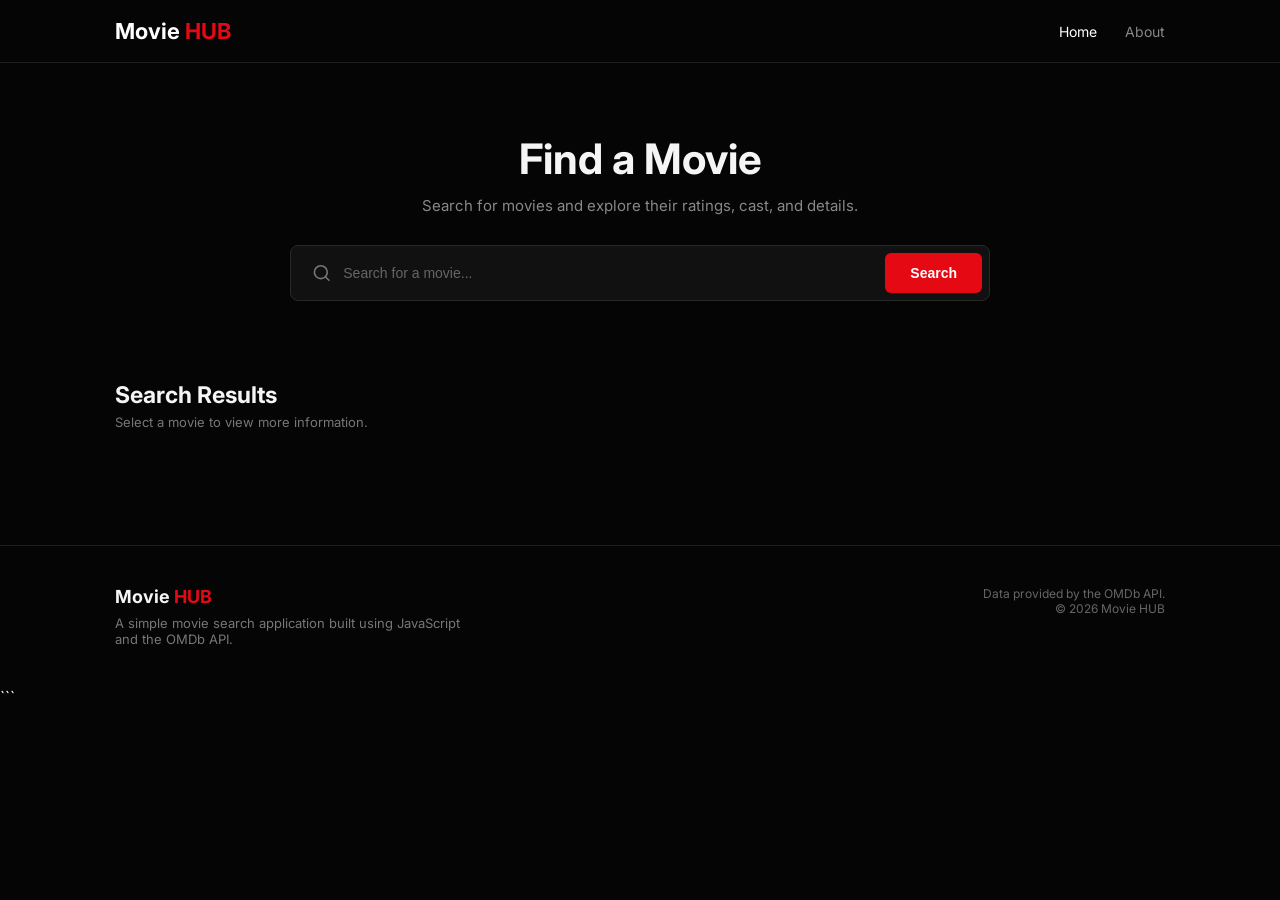
==== commit 5c596892: "Update Movie HUB project" ====
--- a/index.html
+++ b/index.html
@@ -1,4 +1,4 @@
-```html
+
 <!DOCTYPE html>
 <html lang="en">
 
